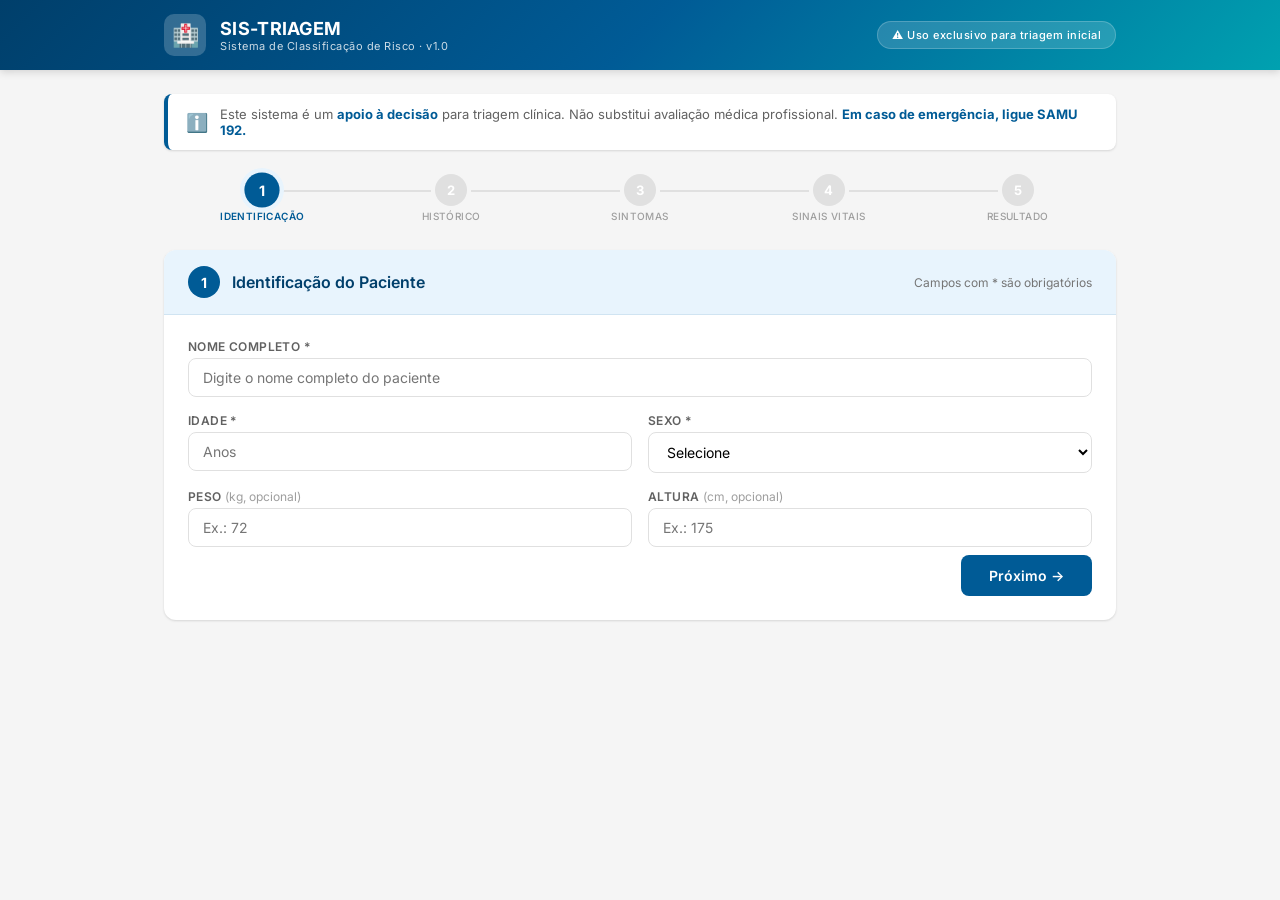
==== templates/index.html @ 8ca8e7d4 "feat: Sistema de Triagem Médica com classificação de risco e interface web" ====
<!DOCTYPE html>
<html lang="pt-BR">
<head>
<meta charset="UTF-8">
<meta name="viewport" content="width=device-width, initial-scale=1.0">
<title>SIS-TRIAGEM — Sistema de Classificação de Risco</title>
<link href="https://fonts.googleapis.com/css2?family=Inter:wght@300;400;500;600;700;800&display=swap" rel="stylesheet">
<style>
  * { margin: 0; padding: 0; box-sizing: border-box; }

  :root {
    --primary: #005b96;
    --primary-dark: #003f6b;
    --primary-light: #e8f4fd;
    --accent: #00a1b0;
    --success: #2e7d32;
    --success-bg: #e8f5e9;
    --warning: #f57f17;
    --warning-bg: #fff8e1;
    --orange: #e65100;
    --orange-bg: #fff3e0;
    --danger: #c62828;
    --danger-bg: #ffebee;
    --gray-50: #fafafa;
    --gray-100: #f5f5f5;
    --gray-200: #eeeeee;
    --gray-300: #e0e0e0;
    --gray-400: #bdbdbd;
    --gray-500: #9e9e9e;
    --gray-600: #757575;
    --gray-700: #616161;
    --gray-800: #424242;
    --gray-900: #212121;
    --radius: 12px;
    --shadow: 0 1px 3px rgba(0,0,0,.08), 0 1px 2px rgba(0,0,0,.06);
    --shadow-lg: 0 10px 25px rgba(0,0,0,.1), 0 4px 10px rgba(0,0,0,.06);
  }

  body {
    font-family: 'Inter', -apple-system, BlinkMacSystemFont, sans-serif;
    background: var(--gray-100);
    color: var(--gray-900);
    min-height: 100vh;
  }

  /* HEADER SISTEMA */
  .sys-header {
    background: linear-gradient(135deg, var(--primary-dark) 0%, var(--primary) 50%, var(--accent) 100%);
    color: #fff;
    padding: 0;
    position: sticky;
    top: 0;
    z-index: 100;
    box-shadow: 0 2px 8px rgba(0,0,0,.15);
  }
  .sys-header-inner {
    max-width: 1000px;
    margin: 0 auto;
    padding: 14px 24px;
    display: flex;
    align-items: center;
    justify-content: space-between;
  }
  .sys-brand {
    display: flex;
    align-items: center;
    gap: 14px;
  }
  .sys-brand-icon {
    width: 42px;
    height: 42px;
    background: rgba(255,255,255,.2);
    border-radius: 10px;
    display: flex;
    align-items: center;
    justify-content: center;
    font-size: 22px;
  }
  .sys-brand-text h1 {
    font-size: 18px;
    font-weight: 700;
    letter-spacing: .3px;
  }
  .sys-brand-text span {
    font-size: 11px;
    opacity: .8;
    display: block;
    font-weight: 400;
    letter-spacing: .5px;
  }
  .sys-badge {
    background: rgba(255,255,255,.15);
    padding: 6px 14px;
    border-radius: 20px;
    font-size: 11px;
    font-weight: 500;
    letter-spacing: .5px;
    border: 1px solid rgba(255,255,255,.2);
  }

  .container {
    max-width: 1000px;
    margin: 0 auto;
    padding: 24px;
  }

  /* BANNER DE ATENÇÃO */
  .notice-bar {
    background: #fff;
    border-left: 4px solid var(--primary);
    padding: 12px 18px;
    border-radius: 8px;
    margin-bottom: 24px;
    display: flex;
    align-items: center;
    gap: 12px;
    font-size: 13px;
    color: var(--gray-700);
    box-shadow: var(--shadow);
  }
  .notice-bar strong { color: var(--primary); }

  /* TIMELINE */
  .timeline {
    display: flex;
    align-items: center;
    justify-content: space-between;
    margin-bottom: 28px;
    padding: 0 4px;
  }
  .tl-item {
    display: flex;
    flex-direction: column;
    align-items: center;
    gap: 4px;
    flex: 1;
    position: relative;
  }
  .tl-dot {
    width: 32px;
    height: 32px;
    border-radius: 50%;
    background: var(--gray-300);
    display: flex;
    align-items: center;
    justify-content: center;
    font-size: 13px;
    font-weight: 700;
    color: #fff;
    transition: all .3s;
    z-index: 2;
  }
  .tl-dot.active { background: var(--primary); transform: scale(1.1); box-shadow: 0 0 0 4px var(--primary-light); }
  .tl-dot.done { background: var(--success); }
  .tl-label {
    font-size: 10px;
    color: var(--gray-500);
    text-align: center;
    font-weight: 500;
    text-transform: uppercase;
    letter-spacing: .4px;
  }
  .tl-label.active { color: var(--primary); font-weight: 600; }
  .tl-label.done { color: var(--success); }
  .tl-line {
    position: absolute;
    top: 16px;
    left: calc(50% + 20px);
    right: calc(-50% + 20px);
    height: 2px;
    background: var(--gray-300);
    z-index: 0;
  }
  .tl-line.active { background: var(--primary); }
  .tl-line.done { background: var(--success); }
  .tl-item:last-child .tl-line { display: none; }

  /* CARDS DE ETAPA */
  .step-card {
    background: #fff;
    border-radius: var(--radius);
    box-shadow: var(--shadow);
    margin-bottom: 20px;
    overflow: hidden;
    transition: all .3s;
    display: none;
  }
  .step-card.active { display: block; animation: fadeIn .35s ease; }
  @keyframes fadeIn { from { opacity: 0; transform: translateY(8px); } to { opacity: 1; transform: translateY(0); } }

  .step-header {
    background: var(--primary-light);
    padding: 16px 24px;
    display: flex;
    align-items: center;
    gap: 12px;
    border-bottom: 1px solid rgba(0,91,150,.1);
  }
  .step-number {
    width: 32px;
    height: 32px;
    border-radius: 50%;
    background: var(--primary);
    color: #fff;
    display: flex;
    align-items: center;
    justify-content: center;
    font-size: 14px;
    font-weight: 700;
  }
  .step-title {
    font-size: 16px;
    font-weight: 600;
    color: var(--primary-dark);
  }
  .step-subtitle {
    font-size: 12px;
    color: var(--gray-600);
    margin-left: auto;
  }
  .step-body { padding: 24px; }

  /* FORMULÁRIO */
  .form-grid {
    display: grid;
    grid-template-columns: 1fr 1fr;
    gap: 16px;
  }
  .form-grid .full { grid-column: 1 / -1; }
  .form-group { display: flex; flex-direction: column; gap: 4px; }
  .form-group label {
    font-size: 12px;
    font-weight: 600;
    color: var(--gray-700);
    text-transform: uppercase;
    letter-spacing: .4px;
  }
  .form-group label .opt { font-weight: 400; text-transform: none; color: var(--gray-500); letter-spacing: 0; }
  .form-group input,
  .form-group select,
  .form-group textarea {
    padding: 10px 14px;
    border: 1.5px solid var(--gray-300);
    border-radius: 8px;
    font-size: 14px;
    font-family: 'Inter', sans-serif;
    transition: all .2s;
    background: #fff;
  }
  .form-group input:focus,
  .form-group select:focus,
  .form-group textarea:focus {
    outline: none;
    border-color: var(--primary);
    box-shadow: 0 0 0 3px rgba(0,91,150,.12);
  }
  .form-group textarea { resize: vertical; min-height: 80px; }
  .form-group input.error { border-color: var(--danger); box-shadow: 0 0 0 3px rgba(198,40,40,.12); }

  .checkbox-grid {
    display: grid;
    grid-template-columns: repeat(auto-fill, minmax(160px, 1fr));
    gap: 6px;
  }
  .checkbox-item {
    display: flex;
    align-items: center;
    gap: 8px;
    padding: 8px 12px;
    border-radius: 8px;
    cursor: pointer;
    transition: all .15s;
    font-size: 13px;
    font-weight: 500;
    border: 1.5px solid var(--gray-200);
    user-select: none;
  }
  .checkbox-item:hover { border-color: var(--primary); background: var(--primary-light); }
  .checkbox-item.checked { border-color: var(--primary); background: var(--primary-light); color: var(--primary); }
  .checkbox-item input[type="checkbox"] { display: none; }
  .checkbox-item .ckbox {
    width: 18px;
    height: 18px;
    border: 2px solid var(--gray-400);
    border-radius: 4px;
    display: flex;
    align-items: center;
    justify-content: center;
    font-size: 11px;
    color: #fff;
    transition: all .15s;
    flex-shrink: 0;
  }
  .checkbox-item.checked .ckbox { background: var(--primary); border-color: var(--primary); }

  /* SUB-SEÇÃO SINTOMAS */
  .sub-section {
    background: var(--gray-50);
    border: 1px solid var(--gray-200);
    border-radius: 10px;
    padding: 18px;
    margin-top: 14px;
    display: none;
    animation: fadeIn .25s ease;
  }
  .sub-section.show { display: block; }
  .sub-section h4 {
    font-size: 13px;
    font-weight: 600;
    color: var(--primary);
    margin-bottom: 12px;
    display: flex;
    align-items: center;
    gap: 8px;
  }
  .sub-section h4 .ico { font-size: 16px; }
  .sub-section .form-grid { gap: 12px; }

  .alert-box {
    background: var(--danger-bg);
    border: 1px solid rgba(198,40,40,.2);
    border-radius: 8px;
    padding: 10px 14px;
    font-size: 12px;
    color: var(--danger);
    margin-top: 10px;
    display: none;
    font-weight: 500;
  }
  .alert-box.show { display: block; }

  /* BOTÕES */
  .btn-row {
    display: flex;
    justify-content: space-between;
    gap: 12px;
    margin-top: 8px;
  }
  .btn {
    padding: 12px 28px;
    border: none;
    border-radius: 8px;
    font-size: 14px;
    font-weight: 600;
    font-family: 'Inter', sans-serif;
    cursor: pointer;
    transition: all .2s;
    display: inline-flex;
    align-items: center;
    gap: 8px;
  }
  .btn:active { transform: scale(.97); }
  .btn-primary { background: var(--primary); color: #fff; }
  .btn-primary:hover { background: var(--primary-dark); box-shadow: 0 4px 12px rgba(0,91,150,.3); }
  .btn-outline { background: transparent; color: var(--primary); border: 1.5px solid var(--primary); }
  .btn-outline:hover { background: var(--primary-light); }
  .btn-success { background: var(--success); color: #fff; }
  .btn-success:hover { background: #1b5e20; box-shadow: 0 4px 12px rgba(46,125,50,.3); }
  .btn-success:disabled { opacity: .5; cursor: not-allowed; box-shadow: none; }
  .btn-ghost { background: transparent; color: var(--gray-600); border: 1px solid var(--gray-300); }
  .btn-ghost:hover { background: var(--gray-100); }

  /* RESULTADO */
  #resultado { display: none; }
  #resultado.show { display: block; animation: fadeIn .4s ease; }

  .result-header {
    text-align: center;
    padding: 24px;
    border-radius: var(--radius) var(--radius) 0 0;
    color: #fff;
    position: relative;
    overflow: hidden;
  }
  .result-header::before {
    content: '';
    position: absolute;
    top: -50%;
    left: -50%;
    width: 200%;
    height: 200%;
    background: radial-gradient(circle at 30% 50%, rgba(255,255,255,.1) 0%, transparent 60%);
  }
  .result-header h2 { font-size: 22px; position: relative; }
  .result-header .result-tag {
    display: inline-block;
    padding: 6px 20px;
    border-radius: 20px;
    font-size: 28px;
    font-weight: 800;
    letter-spacing: 2px;
    margin-top: 8px;
    position: relative;
  }
  .result-header .result-sub {
    font-size: 13px;
    opacity: .85;
    margin-top: 6px;
    position: relative;
  }

  .bg-verde { background: linear-gradient(135deg, #1b5e20, #2e7d32); }
  .bg-verde .result-tag { background: rgba(255,255,255,.2); }
  .bg-amarelo { background: linear-gradient(135deg, #e65100, #f57f17); }
  .bg-amarelo .result-tag { background: rgba(255,255,255,.2); }
  .bg-laranja { background: linear-gradient(135deg, #bf360c, #e65100); }
  .bg-laranja .result-tag { background: rgba(255,255,255,.2); }
  .bg-vermelho { background: linear-gradient(135deg, #b71c1c, #c62828); }
  .bg-vermelho .result-tag { background: rgba(255,255,255,.2); }

  .result-body {
    background: #fff;
    border-radius: 0 0 var(--radius) var(--radius);
    box-shadow: var(--shadow-lg);
    overflow: hidden;
  }
  .result-section {
    padding: 20px 24px;
    border-bottom: 1px solid var(--gray-200);
  }
  .result-section:last-child { border-bottom: none; }
  .result-section h3 {
    font-size: 11px;
    font-weight: 700;
    color: var(--gray-500);
    text-transform: uppercase;
    letter-spacing: .8px;
    margin-bottom: 6px;
  }
  .result-section p { font-size: 14px; line-height: 1.7; color: var(--gray-800); }
  .result-section ul { list-style: none; padding: 0; }
  .result-section ul li {
    padding: 6px 0 6px 20px;
    font-size: 14px;
    color: var(--gray-800);
    position: relative;
    line-height: 1.5;
  }
  .result-section ul li::before {
    content: '›';
    position: absolute;
    left: 4px;
    font-weight: 700;
    color: var(--primary);
  }
  .result-orientacao {
    background: var(--primary-light);
    border-radius: 8px;
    padding: 14px 18px;
    font-weight: 600;
    font-size: 14px;
    color: var(--primary-dark);
    border-left: 4px solid var(--primary);
  }

  .result-patient-info {
    display: flex;
    gap: 16px;
    flex-wrap: wrap;
    font-size: 13px;
    color: var(--gray-600);
  }
  .result-patient-info span { background: var(--gray-100); padding: 2px 10px; border-radius: 4px; }

  .result-actions {
    padding: 16px 24px;
    display: flex;
    gap: 10px;
    justify-content: center;
    border-top: 1px solid var(--gray-200);
  }

  /* EMERGÊNCIA */
  .emergency-overlay {
    background: var(--danger);
    color: #fff;
    text-align: center;
    padding: 16px 24px;
    border-radius: var(--radius);
    margin-bottom: 20px;
    font-weight: 700;
    font-size: 16px;
    animation: pulse 2s infinite;
    display: none;
  }
  .emergency-overlay.show { display: block; }
  @keyframes pulse { 0%, 100% { opacity: 1; } 50% { opacity: .85; } }

  /* LOADING */
  #loading {
    display: none;
    text-align: center;
    padding: 60px 24px;
    background: #fff;
    border-radius: var(--radius);
    box-shadow: var(--shadow);
  }
  #loading.show { display: block; }
  .spinner-ring {
    width: 52px;
    height: 52px;
    border: 4px solid var(--gray-200);
    border-top-color: var(--primary);
    border-radius: 50%;
    animation: spin .7s linear infinite;
    margin: 0 auto 16px;
  }
  @keyframes spin { to { transform: rotate(360deg); } }

  /* RESPONSIVO */
  @media (max-width: 700px) {
    .container { padding: 14px; }
    .form-grid { grid-template-columns: 1fr; }
    .checkbox-grid { grid-template-columns: repeat(auto-fill, minmax(130px, 1fr)); }
    .sys-header-inner { padding: 10px 14px; }
    .sys-brand-text h1 { font-size: 15px; }
    .sys-badge { display: none; }
    .tl-label { display: none; }
    .step-body { padding: 16px; }
    .step-header { padding: 12px 16px; }
    .btn-row { flex-direction: column; }
    .btn-row .btn { justify-content: center; }
  }

  /* PRINT */
  @media print {
    .sys-header { display: none; }
    .notice-bar { display: none; }
    .btn-row { display: none; }
    .result-actions { display: none; }
    #loading { display: none !important; }
    .step-card { box-shadow: none; border: 1px solid #ddd; }
  }
</style>
</head>
<body>

<!-- HEADER -->
<header class="sys-header">
  <div class="sys-header-inner">
    <div class="sys-brand">
      <div class="sys-brand-icon">🏥</div>
      <div class="sys-brand-text">
        <h1>SIS-TRIAGEM</h1>
        <span>Sistema de Classificação de Risco · v1.0</span>
      </div>
    </div>
    <div class="sys-badge">⚠ Uso exclusivo para triagem inicial</div>
  </div>
</header>

<div class="container">

  <!-- AVISO -->
  <div class="notice-bar">
    <span style="font-size:18px;">ℹ️</span>
    <div>Este sistema é um <strong>apoio à decisão</strong> para triagem clínica. Não substitui avaliação médica profissional. <strong>Em caso de emergência, ligue SAMU 192.</strong></div>
  </div>

  <!-- TIMELINE -->
  <div class="timeline" id="timeline">
    <div class="tl-item" data-step="1">
      <div class="tl-dot active" id="tl-dot-1">1</div>
      <div class="tl-label active" id="tl-label-1">Identificação</div>
      <div class="tl-line" id="tl-line-1"></div>
    </div>
    <div class="tl-item" data-step="2">
      <div class="tl-dot" id="tl-dot-2">2</div>
      <div class="tl-label" id="tl-label-2">Histórico</div>
      <div class="tl-line" id="tl-line-2"></div>
    </div>
    <div class="tl-item" data-step="3">
      <div class="tl-dot" id="tl-dot-3">3</div>
      <div class="tl-label" id="tl-label-3">Sintomas</div>
      <div class="tl-line" id="tl-line-3"></div>
    </div>
    <div class="tl-item" data-step="4">
      <div class="tl-dot" id="tl-dot-4">4</div>
      <div class="tl-label" id="tl-label-4">Sinais Vitais</div>
      <div class="tl-line" id="tl-line-4"></div>
    </div>
    <div class="tl-item" data-step="5">
      <div class="tl-dot" id="tl-dot-5">5</div>
      <div class="tl-label" id="tl-label-5">Resultado</div>
    </div>
  </div>

  <!-- EMERGÊNCIA -->
  <div class="emergency-overlay" id="emergency-overlay">
    🚨 EMERGÊNCIA DETECTADA — LIGUE SAMU 192 IMEDIATAMENTE
  </div>

  <!-- FORMULÁRIO -->
  <form id="triage-form" onsubmit="return false;">

    <!-- STEP 1: IDENTIFICAÇÃO -->
    <div class="step-card active" data-step="1">
      <div class="step-header">
        <div class="step-number">1</div>
        <div class="step-title">Identificação do Paciente</div>
        <div class="step-subtitle">Campos com * são obrigatórios</div>
      </div>
      <div class="step-body">
        <div class="form-grid">
          <div class="form-group full">
            <label>Nome completo *</label>
            <input type="text" id="nome" placeholder="Digite o nome completo do paciente" required>
          </div>
          <div class="form-group">
            <label>Idade *</label>
            <input type="number" id="idade" min="0" max="150" placeholder="Anos" required>
          </div>
          <div class="form-group">
            <label>Sexo *</label>
            <select id="sexo" required>
              <option value="">Selecione</option>
              <option value="M">Masculino</option>
              <option value="F">Feminino</option>
            </select>
          </div>
          <div class="form-group">
            <label>Peso <span class="opt">(kg, opcional)</span></label>
            <input type="number" id="peso" min="0" max="500" step="0.1" placeholder="Ex.: 72">
          </div>
          <div class="form-group">
            <label>Altura <span class="opt">(cm, opcional)</span></label>
            <input type="number" id="altura" min="0" max="250" placeholder="Ex.: 175">
          </div>
        </div>
        <div class="btn-row">
          <div></div>
          <button type="button" class="btn btn-primary" onclick="goStep(2)">Próximo →</button>
        </div>
      </div>
    </div>

    <!-- STEP 2: HISTÓRICO -->
    <div class="step-card" data-step="2">
      <div class="step-header">
        <div class="step-number">2</div>
        <div class="step-title">Histórico de Saúde</div>
        <div class="step-subtitle">Marque as condições existentes</div>
      </div>
      <div class="step-body">
        <div class="form-group">
          <label>Condições pré-existentes</label>
        </div>
        <div class="checkbox-grid">
          <label class="checkbox-item" onclick="toggleCheck(this)">
            <input type="checkbox" id="h_diabetes"><span class="ckbox">✓</span> Diabetes
          </label>
          <label class="checkbox-item" onclick="toggleCheck(this)">
            <input type="checkbox" id="h_hipertensao"><span class="ckbox">✓</span> Hipertensão
          </label>
          <label class="checkbox-item" onclick="toggleCheck(this)">
            <input type="checkbox" id="h_asma"><span class="ckbox">✓</span> Asma
          </label>
          <label class="checkbox-item" onclick="toggleCheck(this)">
            <input type="checkbox" id="h_cardiopatia"><span class="ckbox">✓</span> Doença cardíaca
          </label>
          <label class="checkbox-item" onclick="toggleCheck(this)">
            <input type="checkbox" id="h_pulmonar"><span class="ckbox">✓</span> Doença pulmonar
          </label>
          <label class="checkbox-item" onclick="toggleCheck(this)">
            <input type="checkbox" id="h_renal"><span class="ckbox">✓</span> Doença renal
          </label>
          <label class="checkbox-item gravidez-only" onclick="toggleCheck(this)" style="display:none">
            <input type="checkbox" id="h_gravidez"><span class="ckbox">✓</span> Gestante
          </label>
        </div>

        <div class="form-grid" style="margin-top:16px">
          <div class="form-group">
            <label>Alergias <span class="opt">(separadas por vírgula)</span></label>
            <input type="text" id="h_alergias" placeholder="Ex.: penicilina, dipirona, látex">
          </div>
          <div class="form-group">
            <label>Medicamentos em uso <span class="opt">(separados por vírgula)</span></label>
            <input type="text" id="h_medicamentos" placeholder="Ex.: losartana 50mg, metformina 500mg">
          </div>
          <div class="form-group full">
            <label>Cirurgias recentes</label>
            <input type="text" id="h_cirurgias" placeholder="Ex.: apendicectomia em jan/2025">
          </div>
        </div>

        <div class="btn-row">
          <button type="button" class="btn btn-ghost" onclick="goStep(1)">← Voltar</button>
          <button type="button" class="btn btn-primary" onclick="goStep(3)">Próximo →</button>
        </div>
      </div>
    </div>

    <!-- STEP 3: SINTOMAS -->
    <div class="step-card" data-step="3">
      <div class="step-header">
        <div class="step-number">3</div>
        <div class="step-title">Sintomas</div>
        <div class="step-subtitle">Descreva e detalhe os sintomas</div>
      </div>
      <div class="step-body">
        <div class="form-group">
          <label>Quais os sintomas principais? *</label>
          <textarea id="sintomas_desc" rows="3" placeholder="Ex.: estou com febre há 2 dias, dor de cabeça forte e tosse seca" oninput="analisarSintomas()"></textarea>
        </div>

        <div id="sintomas-detalhes"></div>

        <div class="form-group" style="margin-top:14px">
          <label>Há quanto tempo os sintomas começaram?</label>
          <input type="text" id="s_tempo" placeholder="Ex.: 2 dias, 5 horas, aproximadamente 1 semana">
        </div>

        <div class="btn-row">
          <button type="button" class="btn btn-ghost" onclick="goStep(2)">← Voltar</button>
          <button type="button" class="btn btn-primary" onclick="goStep(4)">Próximo →</button>
        </div>
      </div>
    </div>

    <!-- STEP 4: SINAIS VITAIS -->
    <div class="step-card" data-step="4">
      <div class="step-header">
        <div class="step-number">4</div>
        <div class="step-title">Sinais Vitais</div>
        <div class="step-subtitle">Opcional — preencha se tiver os equipamentos</div>
      </div>
      <div class="step-body">
        <div class="form-grid">
          <div class="form-group">
            <label>Temperatura <span class="opt">(°C)</span></label>
            <input type="number" id="sv_temperatura" step="0.1" min="34" max="43" placeholder="Ex.: 38.5">
          </div>
          <div class="form-group">
            <label>Pressão Arterial</label>
            <input type="text" id="sv_pressao" placeholder="Ex.: 130/85">
          </div>
          <div class="form-group">
            <label>Frequência Cardíaca <span class="opt">(bpm)</span></label>
            <input type="number" id="sv_fc" min="30" max="250" placeholder="Ex.: 78">
          </div>
          <div class="form-group">
            <label>Saturação de O₂ <span class="opt">(%)</span></label>
            <input type="number" id="sv_saturacao" min="50" max="100" placeholder="Ex.: 97">
          </div>
        </div>

        <div class="alert-box" id="saturacao-alert">
          ⚠ Saturação abaixo de 90% é considerada emergência médica.
        </div>

        <div class="btn-row">
          <button type="button" class="btn btn-ghost" onclick="goStep(3)">← Voltar</button>
          <button type="button" class="btn btn-success" onclick="enviarTriagem()" style="font-size:15px;padding:14px 36px;">
            ✓ Finalizar Avaliação
          </button>
        </div>
      </div>
    </div>

  </form>

  <!-- LOADING -->
  <div id="loading">
    <div class="spinner-ring"></div>
    <p style="color:var(--gray-600);font-size:15px;font-weight:500;">Processando dados da triagem...</p>
    <p style="color:var(--gray-500);font-size:13px;margin-top:4px;">Classificando nível de risco</p>
  </div>

  <!-- RESULTADO -->
  <div id="resultado"></div>

</div>

<script>
  // ========== TIMELINE ==========
  let currentStep = 1;
  const totalSteps = 4;

  function goStep(n) {
    if (n < 1 || n > totalSteps) return;
    if (n > currentStep) {
      if (!validarStep(currentStep)) return;
    }
    currentStep = n;
    document.querySelectorAll('.step-card').forEach(c => c.classList.remove('active'));
    document.querySelector(`.step-card[data-step="${n}"]`).classList.add('active');
    document.querySelectorAll('.tl-dot').forEach((d, i) => {
      const idx = i + 1;
      d.classList.toggle('active', idx === n);
      d.classList.toggle('done', idx < n);
    });
    document.querySelectorAll('.tl-label').forEach((l, i) => {
      const idx = i + 1;
      l.classList.toggle('active', idx === n);
      l.classList.toggle('done', idx < n);
    });
    document.querySelectorAll('.tl-line').forEach((l, i) => {
      const idx = i + 1;
      l.classList.toggle('done', idx < n);
      l.classList.toggle('active', idx === n);
    });
    window.scrollTo({ top: 0, behavior: 'smooth' });
  }

  function validarStep(n) {
    if (n === 1) {
      const nome = document.getElementById('nome').value.trim();
      const idade = document.getElementById('idade').value.trim();
      const sexo = document.getElementById('sexo').value;
      if (!nome) { mostrarErro('nome', 'Nome é obrigatório'); return false; }
      if (!idade) { mostrarErro('idade', 'Idade é obrigatória'); return false; }
      if (!sexo) { document.getElementById('sexo').style.borderColor = 'var(--danger)'; return false; }
      return true;
    }
    return true;
  }

  function mostrarErro(id, msg) {
    const el = document.getElementById(id);
    el.classList.add('error');
    el.focus();
    setTimeout(() => el.classList.remove('error'), 2500);
  }

  // ========== CHECKBOX ESTILIZADO ==========
  function toggleCheck(el) {
    const cb = el.querySelector('input[type="checkbox"]');
    cb.checked = !cb.checked;
    el.classList.toggle('checked', cb.checked);
    if (cb.id === 'h_gravidez' && cb.checked) {
      // gestante marcada
    }
  }

  document.getElementById('sexo').addEventListener('change', function() {
    const g = document.querySelector('.gravidez-only');
    if (this.value === 'F') {
      g.style.display = 'flex';
    } else {
      g.style.display = 'none';
      document.getElementById('h_gravidez').checked = false;
      g.classList.remove('checked');
    }
  });

  // ========== SINTOMAS DINÂMICOS ==========
  const sintomasConfig = {
    febre: {
      label: 'Febre',
      icon: '🌡',
      campos: `
        <div class="form-grid">
          <div class="form-group">
            <label>Temperatura <span class="opt">(°C, opcional)</span></label>
            <input type="number" id="s_febre_temp" step="0.1" min="34" max="43" placeholder="Ex.: 38.5">
          </div>
          <div class="form-group">
            <label>Há quantos dias?</label>
            <input type="number" id="s_febre_dias" min="0" max="60" placeholder="Ex.: 3">
          </div>
        </div>
      `
    },
    'dor|dor no peito': {
      label: 'Dor',
      icon: '💉',
      campos: `
        <div class="form-grid">
          <div class="form-group">
            <label>Em qual parte do corpo?</label>
            <input type="text" id="s_dor_local" placeholder="Ex.: cabeça, abdômen, peito" oninput="verificarDorPeito()">
          </div>
          <div class="form-group">
            <label>Intensidade <span class="opt">(0 a 10)</span></label>
            <input type="number" id="s_dor_intensidade" min="0" max="10" placeholder="Ex.: 7">
          </div>
        </div>
        <div id="s_dor_peito_box" style="display:none;margin-top:10px;padding:12px;background:#ffebee;border-radius:8px;border:1px solid #ffcdd2;">
          <p style="font-size:12px;font-weight:600;color:#c62828;margin-bottom:8px;">🚨 Dor no peito — sinais de alerta</p>
          <div class="checkbox-grid" style="grid-template-columns:1fr;">
            <label class="checkbox-item" onclick="toggleCheck(this)">
              <input type="checkbox" id="s_dor_peito_irradia"><span class="ckbox">✓</span> Irradia para braço, costas ou mandíbula
            </label>
            <label class="checkbox-item" onclick="toggleCheck(this)">
              <input type="checkbox" id="s_dor_peito_suando"><span class="ckbox">✓</span> Está suando frio
            </label>
            <label class="checkbox-item" onclick="toggleCheck(this)">
              <input type="checkbox" id="s_dor_peito_falta_ar"><span class="ckbox">✓</span> Está com falta de ar
            </label>
          </div>
        </div>
      `
    },
    'falta de ar|respir|ofegante|fôlego': {
      label: 'Falta de ar',
      icon: '🫁',
      campos: `
        <div class="checkbox-grid" style="grid-template-columns:1fr 1fr;">
          <label class="checkbox-item" onclick="toggleCheck(this)">
            <input type="checkbox" id="s_falta_ar_repouso"><span class="ckbox">✓</span> Ocorre mesmo em repouso
          </label>
          <label class="checkbox-item" onclick="toggleCheck(this)">
            <input type="checkbox" id="s_falta_ar_moderada"><span class="ckbox">✓</span> Cansaço ao falar frases
          </label>
        </div>
      `
    },
    'tosse|tossindo|catarr': {
      label: 'Tosse',
      icon: '🗣',
      campos: `
        <div class="form-grid">
          <div class="form-group">
            <label>Tipo de tosse</label>
            <select id="s_tosse_tipo">
              <option value="seca">Seca</option>
              <option value="com catarro">Com catarro (produtiva)</option>
            </select>
          </div>
        </div>
      `
    },
    'vômit|vomit|enjo|nause|náusea': {
      label: 'Vômitos / Náuseas',
      icon: '🤢',
      campos: `
        <div class="form-grid">
          <div class="form-group">
            <label>Quantas vezes nas últimas 24h?</label>
            <input type="number" id="s_vomitos_vezes" min="0" max="100" placeholder="Ex.: 4">
          </div>
        </div>
        <div class="checkbox-grid" style="margin-top:8px;grid-template-columns:1fr;">
          <label class="checkbox-item" onclick="toggleCheck(this)">
            <input type="checkbox" id="s_vomitos_agua"><span class="ckbox">✓</span> Consegue beber água sem vomitar
          </label>
        </div>
      `
    },
    'diarreia|diarréia|fezes|intestino': {
      label: 'Diarreia',
      icon: '💩',
      campos: `
        <div class="checkbox-grid" style="grid-template-columns:1fr;">
          <label class="checkbox-item" onclick="toggleCheck(this)">
            <input type="checkbox" id="s_diarreia_sangue"><span class="ckbox">✓</span> Presença de sangue nas fezes
          </label>
        </div>
        <div class="form-grid" style="margin-top:8px;">
          <div class="form-group">
            <label>Quantas evacuações por dia?</label>
            <input type="number" id="s_diarreia_vezes" min="0" max="100" placeholder="Ex.: 5">
          </div>
        </div>
      `
    }
  };

  function analisarSintomas() {
    const t = document.getElementById('sintomas_desc').value.toLowerCase();
    const container = document.getElementById('sintomas-detalhes');
    container.innerHTML = '';

    for (const [keys, config] of Object.entries(sintomasConfig)) {
      const keywords = keys.split('|');
      if (keywords.some(k => t.includes(k))) {
        const div = document.createElement('div');
        div.className = 'sub-section show';
        div.innerHTML = `<h4><span class="ico">${config.icon}</span> ${config.label}</h4>${config.campos}`;
        container.appendChild(div);
      }
    }
  }

  function verificarDorPeito() {
    const local = (document.getElementById('s_dor_local').value || '').toLowerCase();
    const desc = (document.getElementById('sintomas_desc').value || '').toLowerCase();
    const box = document.getElementById('s_dor_peito_box');
    if (box) {
      box.style.display = (local.includes('peito') || desc.includes('peito')) ? 'block' : 'none';
    }
  }

  // ========== SATURAÇÃO ALERT ==========
  document.getElementById('sv_saturacao').addEventListener('input', function() {
    const alert = document.getElementById('saturacao-alert');
    const val = parseInt(this.value);
    if (val < 90 && val > 0) {
      alert.classList.add('show');
    } else {
      alert.classList.remove('show');
    }
  });

  // ========== ENVIAR TRIAGEM ==========
  async function enviarTriagem() {
    const required = document.querySelectorAll('#nome, #idade, #sexo, #sintomas_desc');
    for (const el of required) {
      if (!el.value.trim() || (el.tagName === 'SELECT' && !el.value)) {
        mostrarErro(el.id, 'Campo obrigatório');
        return;
      }
    }

    document.getElementById('triage-form').style.display = 'none';
    document.getElementById('loading').classList.add('show');
    document.querySelector('.timeline').style.display = 'none';
    document.getElementById('emergency-overlay').classList.remove('show');

    const dados = {
      paciente: {
        nome: document.getElementById('nome').value.trim(),
        idade: parseInt(document.getElementById('idade').value) || 0,
        sexo: document.getElementById('sexo').value,
        peso: parseFloat(document.getElementById('peso').value) || 0,
        altura: parseFloat(document.getElementById('altura').value) || 0
      },
      historico: {
        diabetes: document.getElementById('h_diabetes').checked,
        hipertensao: document.getElementById('h_hipertensao').checked,
        asma: document.getElementById('h_asma').checked,
        cardiopatia: document.getElementById('h_cardiopatia').checked,
        doenca_pulmonar: document.getElementById('h_pulmonar').checked,
        doenca_renal: document.getElementById('h_renal').checked,
        gravidez: document.getElementById('h_gravidez').checked,
        alergias: document.getElementById('h_alergias').value,
        medicamentos: document.getElementById('h_medicamentos').value,
        cirurgias: document.getElementById('h_cirurgias').value
      },
      sintomas: {
        descricao: document.getElementById('sintomas_desc').value,
        temperatura: document.getElementById('s_febre_temp')?.value || '',
        febre_dias: document.getElementById('s_febre_dias')?.value || '',
        dor_local: document.getElementById('s_dor_local')?.value || '',
        dor_intensidade: document.getElementById('s_dor_intensidade')?.value || '',
        dor_peito_irradia: document.getElementById('s_dor_peito_irradia')?.checked || false,
        dor_peito_suando: document.getElementById('s_dor_peito_suando')?.checked || false,
        dor_peito_falta_ar: document.getElementById('s_dor_peito_falta_ar')?.checked || false,
        falta_ar: (document.getElementById('s_falta_ar_repouso')?.checked || document.getElementById('s_falta_ar_moderada')?.checked) || false,
        falta_ar_repouso: document.getElementById('s_falta_ar_repouso')?.checked || false,
        falta_ar_moderada: document.getElementById('s_falta_ar_moderada')?.checked || false,
        tosse_tipo: document.getElementById('s_tosse_tipo')?.value || '',
        vomitos_vezes: document.getElementById('s_vomitos_vezes')?.value || '',
        vomitos_agua: document.getElementById('s_vomitos_agua')?.checked || false,
        diarreia_sangue: document.getElementById('s_diarreia_sangue')?.checked || false,
        diarreia_vezes: document.getElementById('s_diarreia_vezes')?.value || '',
        tempo: document.getElementById('s_tempo').value,
        sv_temperatura: document.getElementById('sv_temperatura').value,
        sv_pressao: document.getElementById('sv_pressao').value,
        sv_fc: document.getElementById('sv_fc').value,
        sv_saturacao: document.getElementById('sv_saturacao').value
      }
    };

    try {
      const res = await fetch('/api/triagem', {
        method: 'POST',
        headers: { 'Content-Type': 'application/json' },
        body: JSON.stringify(dados)
      });
      const result = await res.json();
      mostrarResultado(result);
    } catch (err) {
      document.getElementById('loading').innerHTML = `
        <p style="color:var(--danger);font-size:16px;">❌ Erro de conexão com o servidor.</p>
        <p style="color:var(--gray-500);font-size:13px;margin-top:8px;">Verifique se o Flask está rodando.</p>
        <button class="btn btn-primary" onclick="novaTriagem()" style="margin-top:16px;">Tentar novamente</button>
      `;
    }
  }

  // ========== MOSTRAR RESULTADO ==========
  function mostrarResultado(r) {
    document.getElementById('loading').classList.remove('show');
    const container = document.getElementById('resultado');
    container.classList.add('show');

    const risco = (r.nivel_risco || 'VERDE').toLowerCase();
    const classe = risco === 'vermelho' ? 'vermelho' : risco === 'laranja' ? 'laranja' : risco === 'amarelo' ? 'amarelo' : 'verde';

    let prioridadeLabel = r.prioridade || '';
    if (risco === 'verde') prioridadeLabel = 'Baixa Urgência';
    else if (risco === 'amarelo') prioridadeLabel = 'Urgência Moderada';
    else if (risco === 'laranja') prioridadeLabel = 'Alta Prioridade';
    else if (risco === 'vermelho') prioridadeLabel = 'EMERGÊNCIA';

    if (r.emergencia) {
      document.getElementById('emergency-overlay').classList.add('show');
    }

    const nome = r.paciente?.nome || 'Paciente';
    const idade = r.paciente?.idade ? `${r.paciente.idade} anos` : '';
    const sexo = r.paciente?.sexo === 'M' ? 'Masculino' : r.paciente?.sexo === 'F' ? 'Feminino' : '';

    let causasHTML = '';
    if (r.possiveis_causas && r.possiveis_causas.length > 0) {
      const lista = r.possiveis_causas.filter(c => !c.includes('Ollama') && !c.includes('Erro'));
      if (lista.length > 0) {
        causasHTML = `
          <div class="result-section">
            <h3>Possíveis causas (hipóteses clínicas)</h3>
            <ul>${lista.map(c => `<li>${c}</li>`).join('')}</ul>
          </div>`;
      }
    }

    let sinaisHTML = '';
    if (r.sinais_vitais) {
      const sv = r.sinais_vitais;
      const itens = [];
      if (sv.temperatura) itens.push(`🌡 Temperatura: ${sv.temperatura}°C`);
      if (sv.pressao_arterial) itens.push(`❤ PA: ${sv.pressao_arterial}`);
      if (sv.frequencia_cardiaca) itens.push(`💓 FC: ${sv.frequencia_cardiaca} bpm`);
      if (sv.saturacao) itens.push(`🫁 SatO₂: ${sv.saturacao}%`);
      if (itens.length > 0) {
        sinaisHTML = `
          <div class="result-section">
            <h3>Sinais vitais</h3>
            <div style="display:flex;flex-wrap:wrap;gap:10px;">${itens.map(i => `<span style="background:var(--gray-100);padding:6px 14px;border-radius:6px;font-size:13px;font-weight:500;">${i}</span>`).join('')}</div>
          </div>`;
      }
    }

    const sintomasLista = r.sintomas?.filter(s => s.trim()) || [];

    container.innerHTML = `
      <div class="result-header bg-${classe}">
        <h2>Resultado da Triagem</h2>
        <div class="result-tag">${r.nivel_risco}</div>
        <div class="result-sub">${prioridadeLabel}</div>
      </div>
      <div class="result-body">
        <div class="result-section">
          <h3>Paciente</h3>
          <p style="font-size:16px;font-weight:600;">${nome}</p>
          <div class="result-patient-info">
            ${idade ? `<span>${idade}</span>` : ''}
            ${sexo ? `<span>${sexo}</span>` : ''}
          </div>
        </div>

        ${sintomasLista.length > 0 ? `
        <div class="result-section">
          <h3>Sintomas relatados</h3>
          <p>${sintomasLista.join(' · ')}</p>
          ${r.tempo_sintomas ? `<p style="color:var(--gray-600);font-size:13px;margin-top:4px;">⏱ ${r.tempo_sintomas}</p>` : ''}
        </div>` : ''}

        ${sinaisHTML}

        <div class="result-section">
          <h3>Análise clínica</h3>
          <p>${r.explicacao || ''}</p>
        </div>

        ${causasHTML}

        <div class="result-section">
          <h3>Orientação</h3>
          <div class="result-orientacao">${r.orientacao || ''}</div>
        </div>

        <div class="result-actions">
          <button class="btn btn-outline" onclick="novaTriagem()">🔄 Nova Triagem</button>
          <button class="btn btn-ghost" onclick="window.print()">🖨 Imprimir</button>
        </div>
      </div>
    `;

    container.scrollIntoView({ behavior: 'smooth', block: 'start' });

    // Ajusta timeline
    document.querySelectorAll('.tl-dot').forEach(d => d.classList.remove('active', 'done'));
    document.querySelectorAll('.tl-label').forEach(l => l.classList.remove('active', 'done'));
    document.querySelectorAll('.tl-line').forEach(l => l.classList.remove('active', 'done'));
    for (let i = 1; i <= 5; i++) {
      const dot = document.getElementById(`tl-dot-${i}`);
      const label = document.getElementById(`tl-label-${i}`);
      if (i === 5) {
        dot.classList.add('active');
        label.classList.add('active');
      } else {
        dot.classList.add('done');
        label.classList.add('done');
        const line = document.getElementById(`tl-line-${i}`);
        if (line) line.classList.add('done');
      }
    }
    document.querySelector('.timeline').style.display = 'flex';
  }

  // ========== NOVA TRIAGEM ==========
  function novaTriagem() {
    document.getElementById('resultado').classList.remove('show');
    document.getElementById('resultado').innerHTML = '';
    document.getElementById('emergency-overlay').classList.remove('show');
    document.getElementById('loading').classList.remove('show');
    document.getElementById('loading').innerHTML = `
      <div class="spinner-ring"></div>
      <p style="color:var(--gray-600);font-size:15px;font-weight:500;">Processando dados da triagem...</p>
      <p style="color:var(--gray-500);font-size:13px;margin-top:4px;">Classificando nível de risco</p>
    `;
    document.getElementById('triage-form').style.display = 'block';
    document.getElementById('triage-form').reset();
    document.getElementById('sintomas-detalhes').innerHTML = '';
    document.querySelectorAll('.checkbox-item').forEach(el => {
      el.classList.remove('checked');
      el.querySelector('input[type="checkbox"]').checked = false;
    });
    document.querySelector('.gravidez-only').style.display = 'none';
    document.querySelector('.timeline').style.display = 'flex';
    goStep(1);
    document.getElementById('nome').focus();
  }

  // ENTER para próximo passo
  document.addEventListener('keydown', function(e) {
    if (e.key === 'Enter') {
      const active = document.querySelector('.step-card.active');
      if (active) {
        const step = parseInt(active.dataset.step);
        if (step < 4) {
          e.preventDefault();
          goStep(step + 1);
        } else if (step === 4) {
          e.preventDefault();
          enviarTriagem();
        }
      }
    }
  });
</script>

</body>
</html>
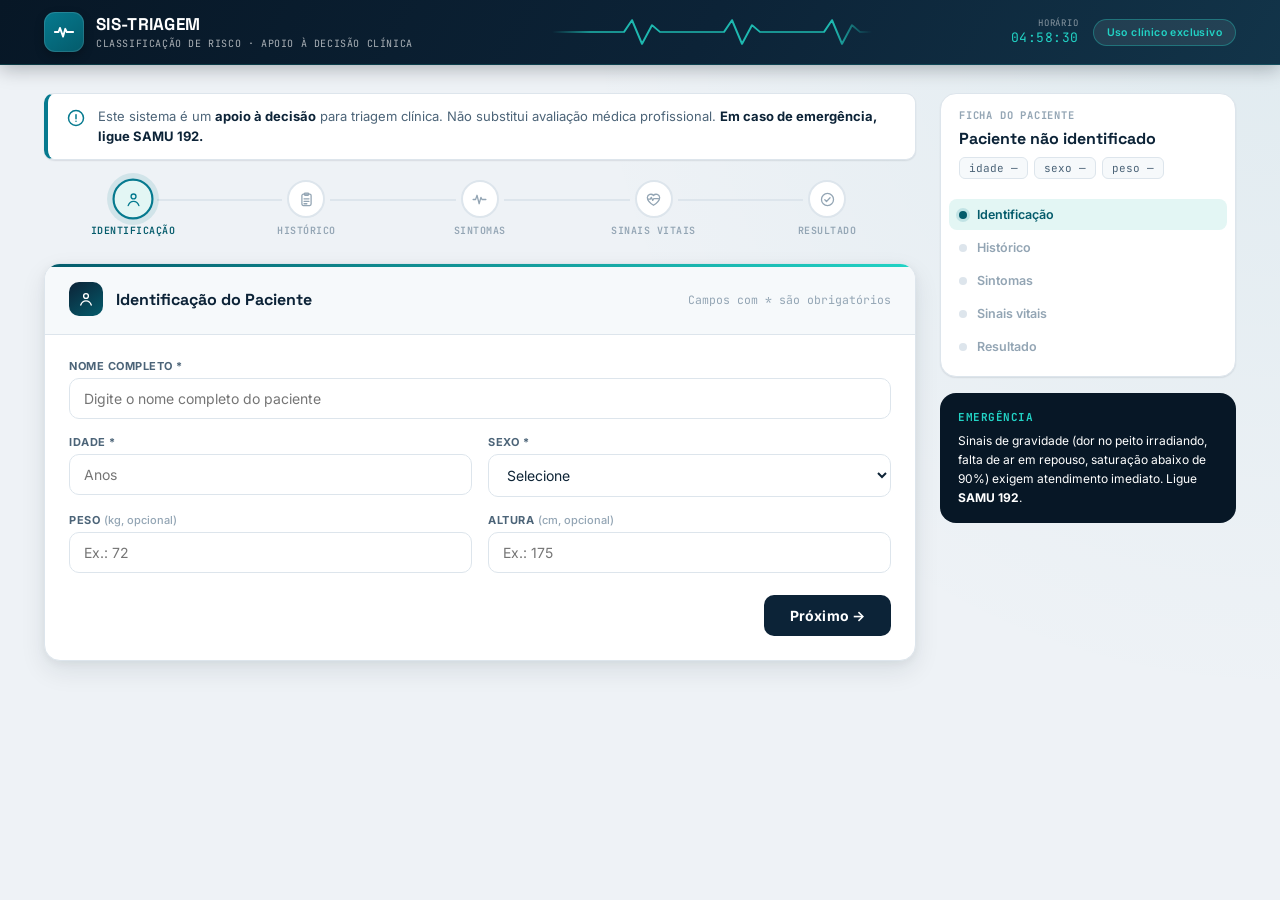
==== commit 7787ef80: "feat: novo frontend com design hospitalar, ECG, monitor tiles e sidebar do paciente" ====
--- a/templates/index.html
+++ b/templates/index.html
@@ -4,532 +4,424 @@
 <meta charset="UTF-8">
 <meta name="viewport" content="width=device-width, initial-scale=1.0">
 <title>SIS-TRIAGEM — Sistema de Classificação de Risco</title>
-<link href="https://fonts.googleapis.com/css2?family=Inter:wght@300;400;500;600;700;800&display=swap" rel="stylesheet">
+<link rel="icon" href="data:image/svg+xml,%3Csvg xmlns='http://www.w3.org/2000/svg' viewBox='0 0 24 24'%3E%3Crect width='24' height='24' rx='6' fill='%230c2337'/%3E%3Cpath d='M2 12h4l1.6-4.5L11 17l2.4-8.5L15 12h7' fill='none' stroke='%2322d3c5' stroke-width='2' stroke-linecap='round' stroke-linejoin='round'/%3E%3C/svg%3E">
+<link rel="preconnect" href="https://fonts.googleapis.com">
+<link href="https://fonts.googleapis.com/css2?family=Space+Grotesk:wght@500;600;700&family=Inter:wght@400;500;600;700&family=JetBrains+Mono:wght@400;500;600;700&display=swap" rel="stylesheet">
 <style>
   * { margin: 0; padding: 0; box-sizing: border-box; }
 
   :root {
-    --primary: #005b96;
-    --primary-dark: #003f6b;
-    --primary-light: #e8f4fd;
-    --accent: #00a1b0;
-    --success: #2e7d32;
-    --success-bg: #e8f5e9;
-    --warning: #f57f17;
-    --warning-bg: #fff8e1;
-    --orange: #e65100;
-    --orange-bg: #fff3e0;
-    --danger: #c62828;
-    --danger-bg: #ffebee;
-    --gray-50: #fafafa;
-    --gray-100: #f5f5f5;
-    --gray-200: #eeeeee;
-    --gray-300: #e0e0e0;
-    --gray-400: #bdbdbd;
-    --gray-500: #9e9e9e;
-    --gray-600: #757575;
-    --gray-700: #616161;
-    --gray-800: #424242;
-    --gray-900: #212121;
-    --radius: 12px;
-    --shadow: 0 1px 3px rgba(0,0,0,.08), 0 1px 2px rgba(0,0,0,.06);
-    --shadow-lg: 0 10px 25px rgba(0,0,0,.1), 0 4px 10px rgba(0,0,0,.06);
-  }
-
+    --bg: #eef2f6;
+    --surface: #ffffff;
+    --surface-2: #f6f9fb;
+    --ink: #0e2436;
+    --ink-soft: #4c6478;
+    --ink-faint: #93a5b4;
+    --line: #dde5ec;
+
+    --navy-950: #071726;
+    --navy-900: #0c2337;
+    --navy-800: #123449;
+    --teal: #067a8f;
+    --teal-strong: #045b6b;
+    --teal-glow: #22d3c5;
+    --teal-bg: #e3f6f4;
+
+    --verde: #158a45; --verde-bg: #e8f8ee; --verde-line: #bfe6cd;
+    --amarelo: #b9860a; --amarelo-bg: #fdf6e0; --amarelo-line: #eddb9e;
+    --laranja: #c85a12; --laranja-bg: #fdeee2; --laranja-line: #f3cda6;
+    --vermelho: #c22626; --vermelho-bg: #fbe9e9; --vermelho-line: #f0bcbc;
+
+    --radius: 16px;
+    --radius-sm: 10px;
+    --shadow-sm: 0 1px 2px rgba(10,30,48,.06), 0 1px 1px rgba(10,30,48,.04);
+    --shadow-md: 0 10px 26px rgba(10,30,48,.09), 0 2px 8px rgba(10,30,48,.05);
+    --shadow-lg: 0 24px 60px rgba(6,18,30,.2);
+
+    --f-display: 'Space Grotesk', 'Inter', sans-serif;
+    --f-body: 'Inter', -apple-system, sans-serif;
+    --f-mono: 'JetBrains Mono', ui-monospace, monospace;
+  }
+
+  html { -webkit-font-smoothing: antialiased; }
   body {
-    font-family: 'Inter', -apple-system, BlinkMacSystemFont, sans-serif;
-    background: var(--gray-100);
-    color: var(--gray-900);
+    font-family: var(--f-body);
+    background: var(--bg);
+    background-image: radial-gradient(circle at 100% 0%, rgba(6,122,143,.06), transparent 45%);
+    color: var(--ink);
     min-height: 100vh;
   }
-
-  /* HEADER SISTEMA */
+  :focus-visible { outline: 2.5px solid var(--teal-glow); outline-offset: 2px; }
+
+  @media (prefers-reduced-motion: reduce) {
+    *, *::before, *::after { animation-duration: .001ms !important; animation-iteration-count: 1 !important; transition-duration: .001ms !important; }
+  }
+
+  /* ============ HEADER ============ */
   .sys-header {
-    background: linear-gradient(135deg, var(--primary-dark) 0%, var(--primary) 50%, var(--accent) 100%);
+    background: linear-gradient(120deg, var(--navy-950) 0%, var(--navy-900) 55%, var(--navy-800) 100%);
     color: #fff;
-    padding: 0;
     position: sticky;
     top: 0;
     z-index: 100;
-    box-shadow: 0 2px 8px rgba(0,0,0,.15);
+    box-shadow: 0 4px 18px rgba(3,12,20,.28);
+    border-bottom: 1px solid rgba(34,211,197,.18);
   }
   .sys-header-inner {
-    max-width: 1000px;
+    max-width: 1240px;
     margin: 0 auto;
-    padding: 14px 24px;
+    padding: 12px 24px;
     display: flex;
     align-items: center;
     justify-content: space-between;
-  }
-  .sys-brand {
-    display: flex;
-    align-items: center;
-    gap: 14px;
-  }
+    gap: 20px;
+  }
+  .sys-brand { display: flex; align-items: center; gap: 12px; min-width: 0; }
   .sys-brand-icon {
-    width: 42px;
-    height: 42px;
-    background: rgba(255,255,255,.2);
+    width: 40px; height: 40px; flex-shrink: 0;
+    background: linear-gradient(145deg, var(--teal), var(--teal-strong));
+    border-radius: 11px;
+    display: flex; align-items: center; justify-content: center;
+    box-shadow: 0 0 0 1px rgba(255,255,255,.12) inset, 0 4px 10px rgba(0,0,0,.25);
+  }
+  .sys-brand-icon svg { width: 22px; height: 22px; }
+  .sys-brand-text h1 {
+    font-family: var(--f-display);
+    font-size: 17px; font-weight: 700; letter-spacing: .3px; line-height: 1.2;
+  }
+  .sys-brand-text .sub {
+    font-family: var(--f-mono);
+    font-size: 10px; opacity: .65; display: block; font-weight: 400;
+    letter-spacing: .6px; margin-top: 2px; text-transform: uppercase;
+  }
+
+  .ecg-wrap {
+    flex: 1; max-width: 320px; height: 34px; overflow: hidden;
+    position: relative; opacity: .85;
+    mask-image: linear-gradient(90deg, transparent, #000 12%, #000 88%, transparent);
+    -webkit-mask-image: linear-gradient(90deg, transparent, #000 12%, #000 88%, transparent);
+  }
+  .ecg-wrap svg { position: absolute; left: 0; top: 0; height: 34px; width: 640px; animation: ecgScroll 3.2s linear infinite; }
+  @keyframes ecgScroll { from { transform: translateX(0); } to { transform: translateX(-320px); } }
+
+  .sys-meta { display: flex; align-items: center; gap: 14px; flex-shrink: 0; }
+  .sys-clock {
+    font-family: var(--f-mono); font-size: 13px; color: var(--teal-glow);
+    letter-spacing: .5px; text-align: right; line-height: 1.25;
+  }
+  .sys-clock .lbl { display: block; font-size: 9px; color: rgba(255,255,255,.5); text-transform: uppercase; letter-spacing: .8px; }
+  .sys-badge {
+    background: rgba(255,255,255,.08);
+    padding: 6px 13px; border-radius: 20px; font-size: 10.5px; font-weight: 600;
+    letter-spacing: .4px; border: 1px solid rgba(34,211,197,.35); color: var(--teal-glow);
+    white-space: nowrap;
+  }
+  @media (max-width: 900px) { .ecg-wrap { display: none; } }
+  @media (max-width: 600px) { .sys-badge { display: none; } .sys-clock { display: none; } }
+
+  /* ============ SHELL / LAYOUT ============ */
+  .app-shell {
+    max-width: 1240px; margin: 0 auto; padding: 28px 24px 60px;
+    display: grid; grid-template-columns: 1fr 296px; gap: 24px; align-items: start;
+  }
+  @media (max-width: 1080px) { .app-shell { grid-template-columns: 1fr; } .patient-rail { display: none; } }
+  @media (max-width: 700px) { .app-shell { padding: 16px 14px 40px; } }
+
+  /* NOTICE */
+  .notice-bar {
+    background: var(--surface);
+    border: 1px solid var(--line);
+    border-left: 4px solid var(--teal);
+    padding: 13px 18px;
     border-radius: 10px;
-    display: flex;
-    align-items: center;
-    justify-content: center;
-    font-size: 22px;
-  }
-  .sys-brand-text h1 {
-    font-size: 18px;
-    font-weight: 700;
-    letter-spacing: .3px;
-  }
-  .sys-brand-text span {
-    font-size: 11px;
-    opacity: .8;
-    display: block;
-    font-weight: 400;
-    letter-spacing: .5px;
-  }
-  .sys-badge {
-    background: rgba(255,255,255,.15);
-    padding: 6px 14px;
-    border-radius: 20px;
-    font-size: 11px;
-    font-weight: 500;
-    letter-spacing: .5px;
-    border: 1px solid rgba(255,255,255,.2);
-  }
-
-  .container {
-    max-width: 1000px;
-    margin: 0 auto;
-    padding: 24px;
-  }
-
-  /* BANNER DE ATENÇÃO */
-  .notice-bar {
-    background: #fff;
-    border-left: 4px solid var(--primary);
-    padding: 12px 18px;
-    border-radius: 8px;
-    margin-bottom: 24px;
-    display: flex;
-    align-items: center;
-    gap: 12px;
-    font-size: 13px;
-    color: var(--gray-700);
-    box-shadow: var(--shadow);
-  }
-  .notice-bar strong { color: var(--primary); }
-
-  /* TIMELINE */
+    margin-bottom: 20px;
+    display: flex; align-items: flex-start; gap: 12px;
+    font-size: 13px; color: var(--ink-soft); line-height: 1.5;
+    box-shadow: var(--shadow-sm);
+  }
+  .notice-bar strong { color: var(--navy-900); }
+  .notice-bar .ni { flex-shrink: 0; width: 20px; height: 20px; color: var(--teal); margin-top: 1px; }
+
+  /* ============ TIMELINE ============ */
   .timeline {
-    display: flex;
-    align-items: center;
-    justify-content: space-between;
-    margin-bottom: 28px;
-    padding: 0 4px;
-  }
-  .tl-item {
-    display: flex;
-    flex-direction: column;
-    align-items: center;
-    gap: 4px;
-    flex: 1;
-    position: relative;
-  }
+    display: flex; align-items: flex-start; justify-content: space-between;
+    margin-bottom: 26px; padding: 0 2px;
+  }
+  .tl-item { display: flex; flex-direction: column; align-items: center; gap: 6px; flex: 1; position: relative; }
   .tl-dot {
-    width: 32px;
-    height: 32px;
-    border-radius: 50%;
-    background: var(--gray-300);
-    display: flex;
-    align-items: center;
-    justify-content: center;
-    font-size: 13px;
-    font-weight: 700;
-    color: #fff;
-    transition: all .3s;
-    z-index: 2;
-  }
-  .tl-dot.active { background: var(--primary); transform: scale(1.1); box-shadow: 0 0 0 4px var(--primary-light); }
-  .tl-dot.done { background: var(--success); }
+    width: 38px; height: 38px; border-radius: 50%;
+    background: var(--surface); border: 2px solid var(--line);
+    display: flex; align-items: center; justify-content: center;
+    color: var(--ink-faint);
+    transition: all .3s; z-index: 2;
+  }
+  .tl-dot svg { width: 17px; height: 17px; }
+  .tl-dot.active { border-color: var(--teal); color: var(--teal); background: var(--teal-bg); transform: scale(1.08); box-shadow: 0 0 0 5px rgba(6,122,143,.12); }
+  .tl-dot.done { border-color: var(--teal-strong); background: var(--teal-strong); color: #fff; }
   .tl-label {
-    font-size: 10px;
-    color: var(--gray-500);
-    text-align: center;
-    font-weight: 500;
-    text-transform: uppercase;
-    letter-spacing: .4px;
-  }
-  .tl-label.active { color: var(--primary); font-weight: 600; }
-  .tl-label.done { color: var(--success); }
+    font-size: 10px; color: var(--ink-faint); text-align: center; font-weight: 600;
+    text-transform: uppercase; letter-spacing: .5px; font-family: var(--f-mono);
+  }
+  .tl-label.active { color: var(--teal-strong); }
+  .tl-label.done { color: var(--ink-soft); }
   .tl-line {
-    position: absolute;
-    top: 16px;
-    left: calc(50% + 20px);
-    right: calc(-50% + 20px);
-    height: 2px;
-    background: var(--gray-300);
-    z-index: 0;
-  }
-  .tl-line.active { background: var(--primary); }
-  .tl-line.done { background: var(--success); }
+    position: absolute; top: 19px; left: calc(50% + 24px); right: calc(-50% + 24px);
+    height: 2px; background: var(--line); z-index: 0;
+  }
+  .tl-line.active { background: linear-gradient(90deg, var(--teal-strong), var(--line)); }
+  .tl-line.done { background: var(--teal-strong); }
   .tl-item:last-child .tl-line { display: none; }
-
-  /* CARDS DE ETAPA */
+  @media (max-width: 700px) { .tl-label { display: none; } }
+
+  /* ============ STEP CARDS ============ */
   .step-card {
-    background: #fff;
+    background: var(--surface);
+    border: 1px solid var(--line);
     border-radius: var(--radius);
-    box-shadow: var(--shadow);
+    box-shadow: var(--shadow-md);
     margin-bottom: 20px;
     overflow: hidden;
-    transition: all .3s;
     display: none;
+    position: relative;
+  }
+  .step-card::before {
+    content: ''; position: absolute; top: 0; left: 0; right: 0; height: 3px;
+    background: linear-gradient(90deg, var(--teal-strong), var(--teal-glow));
   }
   .step-card.active { display: block; animation: fadeIn .35s ease; }
   @keyframes fadeIn { from { opacity: 0; transform: translateY(8px); } to { opacity: 1; transform: translateY(0); } }
 
   .step-header {
-    background: var(--primary-light);
-    padding: 16px 24px;
-    display: flex;
-    align-items: center;
-    gap: 12px;
-    border-bottom: 1px solid rgba(0,91,150,.1);
+    padding: 18px 24px; display: flex; align-items: center; gap: 13px;
+    border-bottom: 1px solid var(--line); background: var(--surface-2);
   }
   .step-number {
-    width: 32px;
-    height: 32px;
-    border-radius: 50%;
-    background: var(--primary);
-    color: #fff;
-    display: flex;
-    align-items: center;
-    justify-content: center;
-    font-size: 14px;
-    font-weight: 700;
-  }
-  .step-title {
-    font-size: 16px;
-    font-weight: 600;
-    color: var(--primary-dark);
-  }
-  .step-subtitle {
-    font-size: 12px;
-    color: var(--gray-600);
-    margin-left: auto;
-  }
+    width: 34px; height: 34px; border-radius: 10px; flex-shrink: 0;
+    background: linear-gradient(145deg, var(--navy-900), var(--teal-strong));
+    color: #fff; display: flex; align-items: center; justify-content: center;
+  }
+  .step-number svg { width: 18px; height: 18px; }
+  .step-title { font-family: var(--f-display); font-size: 16px; font-weight: 700; color: var(--navy-900); }
+  .step-subtitle { font-size: 11.5px; color: var(--ink-faint); margin-left: auto; text-align: right; font-family: var(--f-mono); }
   .step-body { padding: 24px; }
 
-  /* FORMULÁRIO */
-  .form-grid {
-    display: grid;
-    grid-template-columns: 1fr 1fr;
-    gap: 16px;
-  }
+  /* ============ FORM ============ */
+  .form-grid { display: grid; grid-template-columns: 1fr 1fr; gap: 16px; }
   .form-grid .full { grid-column: 1 / -1; }
-  .form-group { display: flex; flex-direction: column; gap: 4px; }
+  .form-group { display: flex; flex-direction: column; gap: 5px; }
   .form-group label {
-    font-size: 12px;
-    font-weight: 600;
-    color: var(--gray-700);
-    text-transform: uppercase;
-    letter-spacing: .4px;
-  }
-  .form-group label .opt { font-weight: 400; text-transform: none; color: var(--gray-500); letter-spacing: 0; }
-  .form-group input,
-  .form-group select,
-  .form-group textarea {
-    padding: 10px 14px;
-    border: 1.5px solid var(--gray-300);
-    border-radius: 8px;
-    font-size: 14px;
-    font-family: 'Inter', sans-serif;
-    transition: all .2s;
-    background: #fff;
-  }
-  .form-group input:focus,
-  .form-group select:focus,
-  .form-group textarea:focus {
-    outline: none;
-    border-color: var(--primary);
-    box-shadow: 0 0 0 3px rgba(0,91,150,.12);
-  }
-  .form-group textarea { resize: vertical; min-height: 80px; }
-  .form-group input.error { border-color: var(--danger); box-shadow: 0 0 0 3px rgba(198,40,40,.12); }
-
-  .checkbox-grid {
-    display: grid;
-    grid-template-columns: repeat(auto-fill, minmax(160px, 1fr));
-    gap: 6px;
-  }
+    font-size: 11px; font-weight: 700; color: var(--ink-soft);
+    text-transform: uppercase; letter-spacing: .5px;
+  }
+  .form-group label .opt { font-weight: 500; text-transform: none; color: var(--ink-faint); letter-spacing: 0; }
+  .form-group input, .form-group select, .form-group textarea {
+    padding: 11px 14px; border: 1.5px solid var(--line); border-radius: var(--radius-sm);
+    font-size: 14px; font-family: var(--f-body); transition: all .18s; background: var(--surface);
+    color: var(--ink);
+  }
+  .form-group input:focus, .form-group select:focus, .form-group textarea:focus {
+    outline: none; border-color: var(--teal); box-shadow: 0 0 0 3.5px rgba(6,122,143,.14);
+  }
+  .form-group textarea { resize: vertical; min-height: 84px; font-family: var(--f-body); }
+  .form-group input.error { border-color: var(--vermelho); box-shadow: 0 0 0 3.5px rgba(194,38,38,.14); }
+
+  .checkbox-grid { display: grid; grid-template-columns: repeat(auto-fill, minmax(165px, 1fr)); gap: 8px; }
   .checkbox-item {
-    display: flex;
-    align-items: center;
-    gap: 8px;
-    padding: 8px 12px;
-    border-radius: 8px;
-    cursor: pointer;
-    transition: all .15s;
-    font-size: 13px;
-    font-weight: 500;
-    border: 1.5px solid var(--gray-200);
-    user-select: none;
-  }
-  .checkbox-item:hover { border-color: var(--primary); background: var(--primary-light); }
-  .checkbox-item.checked { border-color: var(--primary); background: var(--primary-light); color: var(--primary); }
+    display: flex; align-items: center; gap: 9px; padding: 10px 13px; border-radius: var(--radius-sm);
+    cursor: pointer; transition: all .15s; font-size: 13px; font-weight: 500;
+    border: 1.5px solid var(--line); user-select: none; background: var(--surface);
+  }
+  .checkbox-item:hover { border-color: var(--teal); background: var(--teal-bg); }
+  .checkbox-item.checked { border-color: var(--teal-strong); background: var(--teal-bg); color: var(--teal-strong); }
   .checkbox-item input[type="checkbox"] { display: none; }
   .checkbox-item .ckbox {
-    width: 18px;
-    height: 18px;
-    border: 2px solid var(--gray-400);
-    border-radius: 4px;
-    display: flex;
-    align-items: center;
-    justify-content: center;
-    font-size: 11px;
-    color: #fff;
-    transition: all .15s;
-    flex-shrink: 0;
-  }
-  .checkbox-item.checked .ckbox { background: var(--primary); border-color: var(--primary); }
-
-  /* SUB-SEÇÃO SINTOMAS */
+    width: 18px; height: 18px; border: 2px solid var(--ink-faint); border-radius: 5px;
+    display: flex; align-items: center; justify-content: center; font-size: 11px; color: #fff;
+    transition: all .15s; flex-shrink: 0;
+  }
+  .checkbox-item.checked .ckbox { background: var(--teal-strong); border-color: var(--teal-strong); }
+
   .sub-section {
-    background: var(--gray-50);
-    border: 1px solid var(--gray-200);
-    border-radius: 10px;
-    padding: 18px;
-    margin-top: 14px;
-    display: none;
-    animation: fadeIn .25s ease;
+    background: var(--surface-2); border: 1px solid var(--line); border-radius: var(--radius-sm);
+    padding: 18px; margin-top: 14px; display: none; animation: fadeIn .25s ease;
   }
   .sub-section.show { display: block; }
   .sub-section h4 {
-    font-size: 13px;
-    font-weight: 600;
-    color: var(--primary);
-    margin-bottom: 12px;
-    display: flex;
-    align-items: center;
-    gap: 8px;
-  }
-  .sub-section h4 .ico { font-size: 16px; }
+    font-size: 12.5px; font-weight: 700; color: var(--teal-strong); margin-bottom: 12px;
+    display: flex; align-items: center; gap: 8px; text-transform: uppercase; letter-spacing: .4px;
+    font-family: var(--f-mono);
+  }
+  .sub-section h4 .ico { font-size: 15px; }
   .sub-section .form-grid { gap: 12px; }
 
   .alert-box {
-    background: var(--danger-bg);
-    border: 1px solid rgba(198,40,40,.2);
-    border-radius: 8px;
-    padding: 10px 14px;
-    font-size: 12px;
-    color: var(--danger);
-    margin-top: 10px;
-    display: none;
-    font-weight: 500;
+    background: var(--vermelho-bg); border: 1px solid var(--vermelho-line); border-radius: var(--radius-sm);
+    padding: 11px 15px; font-size: 12.5px; color: var(--vermelho); margin-top: 10px;
+    display: none; font-weight: 600;
   }
   .alert-box.show { display: block; }
 
-  /* BOTÕES */
-  .btn-row {
-    display: flex;
-    justify-content: space-between;
-    gap: 12px;
-    margin-top: 8px;
-  }
+  /* ============ MONITOR TILES (signature element) ============ */
+  .monitor-panel {
+    background: linear-gradient(160deg, var(--navy-950), var(--navy-900));
+    border-radius: var(--radius); padding: 18px; margin-bottom: 20px;
+    display: grid; grid-template-columns: repeat(4, 1fr); gap: 12px;
+    box-shadow: inset 0 0 0 1px rgba(34,211,197,.14);
+  }
+  .monitor-tile { text-align: center; padding: 8px 4px; border-radius: 10px; }
+  .monitor-tile .m-label {
+    font-family: var(--f-mono); font-size: 9.5px; color: rgba(255,255,255,.45);
+    text-transform: uppercase; letter-spacing: .8px; display: block; margin-bottom: 4px;
+  }
+  .monitor-tile .m-value {
+    font-family: var(--f-mono); font-size: 24px; font-weight: 700; color: var(--teal-glow);
+    text-shadow: 0 0 14px rgba(34,211,197,.45); line-height: 1;
+  }
+  .monitor-tile .m-unit { font-size: 11px; font-weight: 500; opacity: .7; margin-left: 2px; }
+  .monitor-tile.warn .m-value { color: #ffcf6b; text-shadow: 0 0 14px rgba(255,207,107,.45); }
+  .monitor-tile.crit .m-value { color: #ff8686; text-shadow: 0 0 14px rgba(255,134,134,.5); animation: tileBlip 1s infinite; }
+  @keyframes tileBlip { 0%,100% { opacity: 1; } 50% { opacity: .55; } }
+  @media (max-width: 600px) { .monitor-panel { grid-template-columns: repeat(2, 1fr); } }
+
+  /* ============ BUTTONS ============ */
+  .btn-row { display: flex; justify-content: space-between; gap: 12px; margin-top: 22px; }
   .btn {
-    padding: 12px 28px;
-    border: none;
-    border-radius: 8px;
-    font-size: 14px;
-    font-weight: 600;
-    font-family: 'Inter', sans-serif;
-    cursor: pointer;
-    transition: all .2s;
-    display: inline-flex;
-    align-items: center;
-    gap: 8px;
+    padding: 12px 26px; border: none; border-radius: 10px; font-size: 14px; font-weight: 700;
+    font-family: var(--f-body); cursor: pointer; transition: all .18s;
+    display: inline-flex; align-items: center; gap: 8px; letter-spacing: .1px;
   }
   .btn:active { transform: scale(.97); }
-  .btn-primary { background: var(--primary); color: #fff; }
-  .btn-primary:hover { background: var(--primary-dark); box-shadow: 0 4px 12px rgba(0,91,150,.3); }
-  .btn-outline { background: transparent; color: var(--primary); border: 1.5px solid var(--primary); }
-  .btn-outline:hover { background: var(--primary-light); }
-  .btn-success { background: var(--success); color: #fff; }
-  .btn-success:hover { background: #1b5e20; box-shadow: 0 4px 12px rgba(46,125,50,.3); }
+  .btn-primary { background: var(--navy-900); color: #fff; }
+  .btn-primary:hover { background: var(--teal-strong); box-shadow: 0 6px 16px rgba(6,122,143,.3); }
+  .btn-outline { background: transparent; color: var(--teal-strong); border: 1.5px solid var(--teal-strong); }
+  .btn-outline:hover { background: var(--teal-bg); }
+  .btn-success { background: var(--verde); color: #fff; }
+  .btn-success:hover { background: #0f6d36; box-shadow: 0 6px 16px rgba(21,138,69,.3); }
   .btn-success:disabled { opacity: .5; cursor: not-allowed; box-shadow: none; }
-  .btn-ghost { background: transparent; color: var(--gray-600); border: 1px solid var(--gray-300); }
-  .btn-ghost:hover { background: var(--gray-100); }
-
-  /* RESULTADO */
+  .btn-ghost { background: transparent; color: var(--ink-soft); border: 1px solid var(--line); }
+  .btn-ghost:hover { background: var(--surface-2); }
+
+  /* ============ RESULTADO ============ */
   #resultado { display: none; }
   #resultado.show { display: block; animation: fadeIn .4s ease; }
 
   .result-header {
-    text-align: center;
-    padding: 24px;
-    border-radius: var(--radius) var(--radius) 0 0;
-    color: #fff;
-    position: relative;
-    overflow: hidden;
+    text-align: center; padding: 28px 24px; border-radius: var(--radius) var(--radius) 0 0;
+    color: #fff; position: relative; overflow: hidden;
   }
   .result-header::before {
-    content: '';
-    position: absolute;
-    top: -50%;
-    left: -50%;
-    width: 200%;
-    height: 200%;
-    background: radial-gradient(circle at 30% 50%, rgba(255,255,255,.1) 0%, transparent 60%);
-  }
-  .result-header h2 { font-size: 22px; position: relative; }
+    content: ''; position: absolute; top: -50%; left: -50%; width: 200%; height: 200%;
+    background: radial-gradient(circle at 30% 50%, rgba(255,255,255,.12) 0%, transparent 60%);
+  }
+  .result-header h2 { font-family: var(--f-display); font-size: 15px; font-weight: 600; position: relative; text-transform: uppercase; letter-spacing: 1px; opacity: .85; }
   .result-header .result-tag {
-    display: inline-block;
-    padding: 6px 20px;
-    border-radius: 20px;
-    font-size: 28px;
-    font-weight: 800;
-    letter-spacing: 2px;
-    margin-top: 8px;
-    position: relative;
-  }
-  .result-header .result-sub {
-    font-size: 13px;
-    opacity: .85;
-    margin-top: 6px;
-    position: relative;
-  }
-
-  .bg-verde { background: linear-gradient(135deg, #1b5e20, #2e7d32); }
-  .bg-verde .result-tag { background: rgba(255,255,255,.2); }
-  .bg-amarelo { background: linear-gradient(135deg, #e65100, #f57f17); }
-  .bg-amarelo .result-tag { background: rgba(255,255,255,.2); }
-  .bg-laranja { background: linear-gradient(135deg, #bf360c, #e65100); }
-  .bg-laranja .result-tag { background: rgba(255,255,255,.2); }
-  .bg-vermelho { background: linear-gradient(135deg, #b71c1c, #c62828); }
-  .bg-vermelho .result-tag { background: rgba(255,255,255,.2); }
-
-  .result-body {
-    background: #fff;
-    border-radius: 0 0 var(--radius) var(--radius);
-    box-shadow: var(--shadow-lg);
-    overflow: hidden;
-  }
-  .result-section {
-    padding: 20px 24px;
-    border-bottom: 1px solid var(--gray-200);
-  }
+    display: inline-block; padding: 6px 24px; border-radius: 24px; font-size: 30px; font-weight: 800;
+    letter-spacing: 3px; margin-top: 10px; position: relative; font-family: var(--f-display);
+  }
+  .result-header .result-sub { font-size: 13px; opacity: .9; margin-top: 8px; position: relative; font-family: var(--f-mono); letter-spacing: .3px; }
+
+  .bg-verde { background: linear-gradient(135deg, #0d5c2e, var(--verde)); }
+  .bg-verde .result-tag { background: rgba(255,255,255,.18); }
+  .bg-amarelo { background: linear-gradient(135deg, #8a6205, var(--amarelo)); }
+  .bg-amarelo .result-tag { background: rgba(255,255,255,.18); }
+  .bg-laranja { background: linear-gradient(135deg, #8a3d0c, var(--laranja)); }
+  .bg-laranja .result-tag { background: rgba(255,255,255,.18); }
+  .bg-vermelho { background: linear-gradient(135deg, #7a1414, var(--vermelho)); }
+  .bg-vermelho .result-tag { background: rgba(255,255,255,.18); animation: tileBlip 1.4s infinite; }
+
+  .result-body { background: var(--surface); border-radius: 0 0 var(--radius) var(--radius); box-shadow: var(--shadow-lg); overflow: hidden; }
+  .result-section { padding: 20px 24px; border-bottom: 1px solid var(--line); }
   .result-section:last-child { border-bottom: none; }
   .result-section h3 {
-    font-size: 11px;
-    font-weight: 700;
-    color: var(--gray-500);
-    text-transform: uppercase;
-    letter-spacing: .8px;
-    margin-bottom: 6px;
-  }
-  .result-section p { font-size: 14px; line-height: 1.7; color: var(--gray-800); }
+    font-size: 10.5px; font-weight: 700; color: var(--ink-faint); text-transform: uppercase;
+    letter-spacing: .9px; margin-bottom: 8px; font-family: var(--f-mono);
+  }
+  .result-section p { font-size: 14px; line-height: 1.7; color: var(--ink); }
   .result-section ul { list-style: none; padding: 0; }
-  .result-section ul li {
-    padding: 6px 0 6px 20px;
-    font-size: 14px;
-    color: var(--gray-800);
-    position: relative;
-    line-height: 1.5;
-  }
-  .result-section ul li::before {
-    content: '›';
-    position: absolute;
-    left: 4px;
-    font-weight: 700;
-    color: var(--primary);
-  }
+  .result-section ul li { padding: 6px 0 6px 20px; font-size: 14px; color: var(--ink); position: relative; line-height: 1.5; }
+  .result-section ul li::before { content: '›'; position: absolute; left: 4px; font-weight: 700; color: var(--teal-strong); }
   .result-orientacao {
-    background: var(--primary-light);
-    border-radius: 8px;
-    padding: 14px 18px;
-    font-weight: 600;
-    font-size: 14px;
-    color: var(--primary-dark);
-    border-left: 4px solid var(--primary);
-  }
-
-  .result-patient-info {
-    display: flex;
-    gap: 16px;
-    flex-wrap: wrap;
-    font-size: 13px;
-    color: var(--gray-600);
-  }
-  .result-patient-info span { background: var(--gray-100); padding: 2px 10px; border-radius: 4px; }
-
-  .result-actions {
-    padding: 16px 24px;
-    display: flex;
-    gap: 10px;
-    justify-content: center;
-    border-top: 1px solid var(--gray-200);
-  }
-
-  /* EMERGÊNCIA */
+    background: var(--teal-bg); border-radius: var(--radius-sm); padding: 15px 18px; font-weight: 700;
+    font-size: 14px; color: var(--teal-strong); border-left: 4px solid var(--teal-strong);
+  }
+  .result-patient-info { display: flex; gap: 16px; flex-wrap: wrap; font-size: 12.5px; color: var(--ink-soft); font-family: var(--f-mono); }
+  .result-patient-info span { background: var(--surface-2); padding: 3px 11px; border-radius: 6px; border: 1px solid var(--line); }
+  .result-actions { padding: 18px 24px; display: flex; gap: 10px; justify-content: center; border-top: 1px solid var(--line); }
+
+  /* ============ EMERGÊNCIA ============ */
   .emergency-overlay {
-    background: var(--danger);
-    color: #fff;
-    text-align: center;
-    padding: 16px 24px;
-    border-radius: var(--radius);
-    margin-bottom: 20px;
-    font-weight: 700;
-    font-size: 16px;
-    animation: pulse 2s infinite;
-    display: none;
-  }
-  .emergency-overlay.show { display: block; }
-  @keyframes pulse { 0%, 100% { opacity: 1; } 50% { opacity: .85; } }
-
-  /* LOADING */
+    background: linear-gradient(120deg, #7a1414, var(--vermelho));
+    color: #fff; text-align: center; padding: 16px 24px; border-radius: var(--radius);
+    margin-bottom: 20px; font-weight: 700; font-size: 15px; display: none;
+    box-shadow: var(--shadow-lg); border: 1px solid rgba(255,255,255,.2);
+    letter-spacing: .3px;
+  }
+  .emergency-overlay.show { display: flex; align-items: center; justify-content: center; gap: 10px; animation: pulse 1.6s infinite; }
+  .emergency-overlay svg { width: 20px; height: 20px; flex-shrink: 0; }
+  @keyframes pulse { 0%, 100% { opacity: 1; } 50% { opacity: .82; } }
+
+  /* ============ LOADING ============ */
   #loading {
-    display: none;
-    text-align: center;
-    padding: 60px 24px;
-    background: #fff;
-    border-radius: var(--radius);
-    box-shadow: var(--shadow);
+    display: none; text-align: center; padding: 64px 24px; background: var(--surface);
+    border-radius: var(--radius); box-shadow: var(--shadow-md); border: 1px solid var(--line);
   }
   #loading.show { display: block; }
-  .spinner-ring {
-    width: 52px;
-    height: 52px;
-    border: 4px solid var(--gray-200);
-    border-top-color: var(--primary);
-    border-radius: 50%;
-    animation: spin .7s linear infinite;
-    margin: 0 auto 16px;
-  }
-  @keyframes spin { to { transform: rotate(360deg); } }
-
-  /* RESPONSIVO */
+  .pulse-loader { width: 180px; height: 46px; margin: 0 auto 18px; }
+  .pulse-loader svg { width: 100%; height: 100%; }
+  .pulse-loader path {
+    fill: none; stroke: var(--teal-strong); stroke-width: 2.4; stroke-linecap: round; stroke-linejoin: round;
+    stroke-dasharray: 180; stroke-dashoffset: 0; animation: pulseDraw 1.4s ease-in-out infinite;
+  }
+  @keyframes pulseDraw { 0% { stroke-dashoffset: 180; } 60% { stroke-dashoffset: 0; } 100% { stroke-dashoffset: -180; } }
+  #loading p.lead { color: var(--navy-900); font-size: 15px; font-weight: 600; }
+  #loading p.sub { color: var(--ink-faint); font-size: 12.5px; margin-top: 5px; font-family: var(--f-mono); }
+
+  /* ============ PATIENT RAIL (aside) ============ */
+  .patient-rail { display: flex; flex-direction: column; gap: 16px; position: sticky; top: 88px; }
+  .rail-card {
+    background: var(--surface); border: 1px solid var(--line); border-radius: var(--radius);
+    box-shadow: var(--shadow-sm); overflow: hidden;
+  }
+  .rail-card h5 {
+    font-family: var(--f-mono); font-size: 10.5px; text-transform: uppercase; letter-spacing: .8px;
+    color: var(--ink-faint); padding: 14px 18px 0;
+  }
+  .rail-name { padding: 6px 18px 14px; }
+  .rail-name .n { font-family: var(--f-display); font-size: 16px; font-weight: 700; color: var(--navy-900); display: block; }
+  .rail-name .chips { display: flex; flex-wrap: wrap; gap: 6px; margin-top: 8px; }
+  .rail-name .chips span {
+    background: var(--surface-2); border: 1px solid var(--line); font-size: 11px; padding: 3px 9px;
+    border-radius: 6px; color: var(--ink-soft); font-family: var(--f-mono);
+  }
+  .rail-steps { padding: 6px 8px 14px; display: flex; flex-direction: column; gap: 2px; }
+  .rail-step { display: flex; align-items: center; gap: 10px; padding: 8px 10px; border-radius: 8px; font-size: 12.5px; color: var(--ink-faint); font-weight: 600; }
+  .rail-step .dot { width: 8px; height: 8px; border-radius: 50%; background: var(--line); flex-shrink: 0; }
+  .rail-step.active { color: var(--teal-strong); background: var(--teal-bg); }
+  .rail-step.active .dot { background: var(--teal-strong); box-shadow: 0 0 0 3px rgba(6,122,143,.15); }
+  .rail-step.done { color: var(--ink-soft); }
+  .rail-step.done .dot { background: var(--teal-strong); }
+  .rail-emergency {
+    background: var(--navy-950); color: #fff; padding: 16px 18px; border-radius: var(--radius);
+    font-size: 12px; line-height: 1.6;
+  }
+  .rail-emergency b { color: var(--teal-glow); display: block; font-family: var(--f-mono); font-size: 11px; letter-spacing: .5px; margin-bottom: 4px; text-transform: uppercase; }
+
+  /* ============ RESPONSIVO ============ */
   @media (max-width: 700px) {
-    .container { padding: 14px; }
     .form-grid { grid-template-columns: 1fr; }
     .checkbox-grid { grid-template-columns: repeat(auto-fill, minmax(130px, 1fr)); }
-    .sys-header-inner { padding: 10px 14px; }
-    .sys-brand-text h1 { font-size: 15px; }
-    .sys-badge { display: none; }
-    .tl-label { display: none; }
-    .step-body { padding: 16px; }
-    .step-header { padding: 12px 16px; }
+    .step-body { padding: 18px; }
+    .step-header { padding: 14px 16px; }
     .btn-row { flex-direction: column; }
     .btn-row .btn { justify-content: center; }
   }
 
-  /* PRINT */
+  /* ============ PRINT ============ */
   @media print {
-    .sys-header { display: none; }
-    .notice-bar { display: none; }
-    .btn-row { display: none; }
-    .result-actions { display: none; }
+    .sys-header, .notice-bar, .btn-row, .result-actions, .patient-rail { display: none !important; }
     #loading { display: none !important; }
     .step-card { box-shadow: none; border: 1px solid #ddd; }
+    .app-shell { grid-template-columns: 1fr; }
   }
 </style>
 </head>
@@ -539,243 +431,303 @@
 <header class="sys-header">
   <div class="sys-header-inner">
     <div class="sys-brand">
-      <div class="sys-brand-icon">🏥</div>
+      <div class="sys-brand-icon">
+        <svg viewBox="0 0 24 24" fill="none" stroke="#fff" stroke-width="2" stroke-linecap="round" stroke-linejoin="round"><path d="M2 12h4l1.6-4.5L11 17l2.4-8.5L15 12h7"/></svg>
+      </div>
       <div class="sys-brand-text">
         <h1>SIS-TRIAGEM</h1>
-        <span>Sistema de Classificação de Risco · v1.0</span>
+        <span class="sub">Classificação de risco · apoio à decisão clínica</span>
       </div>
     </div>
-    <div class="sys-badge">⚠ Uso exclusivo para triagem inicial</div>
+
+    <div class="ecg-wrap" aria-hidden="true">
+      <svg viewBox="0 0 640 40" preserveAspectRatio="none">
+        <path d="M0,20 L60,20 L72,20 L80,6 L90,34 L100,12 L108,20 L160,20 L172,20 L180,6 L190,34 L200,12 L208,20 L260,20 L272,20 L280,6 L290,34 L300,12 L308,20 L360,20 L372,20 L380,6 L390,34 L400,12 L408,20 L460,20 L472,20 L480,6 L490,34 L500,12 L508,20 L560,20 L572,20 L580,6 L590,34 L600,12 L608,20 L640,20"
+          fill="none" stroke="#22d3c5" stroke-width="2" stroke-linecap="round" stroke-linejoin="round"/>
+      </svg>
+    </div>
+
+    <div class="sys-meta">
+      <div class="sys-clock"><span class="lbl">horário</span><span id="live-clock">--:--:--</span></div>
+      <div class="sys-badge">Uso clínico exclusivo</div>
+    </div>
   </div>
 </header>
 
-<div class="container">
-
-  <!-- AVISO -->
-  <div class="notice-bar">
-    <span style="font-size:18px;">ℹ️</span>
-    <div>Este sistema é um <strong>apoio à decisão</strong> para triagem clínica. Não substitui avaliação médica profissional. <strong>Em caso de emergência, ligue SAMU 192.</strong></div>
-  </div>
-
-  <!-- TIMELINE -->
-  <div class="timeline" id="timeline">
-    <div class="tl-item" data-step="1">
-      <div class="tl-dot active" id="tl-dot-1">1</div>
-      <div class="tl-label active" id="tl-label-1">Identificação</div>
-      <div class="tl-line" id="tl-line-1"></div>
+<div class="app-shell">
+  <main>
+
+    <!-- AVISO -->
+    <div class="notice-bar">
+      <svg class="ni" viewBox="0 0 24 24" fill="none" stroke="currentColor" stroke-width="1.8" stroke-linecap="round" stroke-linejoin="round"><circle cx="12" cy="12" r="9"/><path d="M12 8v5"/><path d="M12 16h.01"/></svg>
+      <div>Este sistema é um <strong>apoio à decisão</strong> para triagem clínica. Não substitui avaliação médica profissional. <strong>Em caso de emergência, ligue SAMU 192.</strong></div>
     </div>
-    <div class="tl-item" data-step="2">
-      <div class="tl-dot" id="tl-dot-2">2</div>
-      <div class="tl-label" id="tl-label-2">Histórico</div>
-      <div class="tl-line" id="tl-line-2"></div>
+
+    <!-- TIMELINE -->
+    <div class="timeline" id="timeline">
+      <div class="tl-item" data-step="1">
+        <div class="tl-dot active" id="tl-dot-1"><svg viewBox="0 0 24 24" fill="none" stroke="currentColor" stroke-width="1.8" stroke-linecap="round" stroke-linejoin="round"><circle cx="12" cy="8" r="3.2"/><path d="M5 20c1.2-3.8 4-5.6 7-5.6s5.8 1.8 7 5.6"/></svg></div>
+        <div class="tl-label active" id="tl-label-1">Identificação</div>
+        <div class="tl-line" id="tl-line-1"></div>
+      </div>
+      <div class="tl-item" data-step="2">
+        <div class="tl-dot" id="tl-dot-2"><svg viewBox="0 0 24 24" fill="none" stroke="currentColor" stroke-width="1.8" stroke-linecap="round" stroke-linejoin="round"><rect x="5.5" y="4.5" width="13" height="16" rx="2"/><rect x="9" y="3" width="6" height="3" rx="1"/><path d="M8.5 11h7M8.5 14.5h7M8.5 18h4"/></svg></div>
+        <div class="tl-label" id="tl-label-2">Histórico</div>
+        <div class="tl-line" id="tl-line-2"></div>
+      </div>
+      <div class="tl-item" data-step="3">
+        <div class="tl-dot" id="tl-dot-3"><svg viewBox="0 0 24 24" fill="none" stroke="currentColor" stroke-width="1.8" stroke-linecap="round" stroke-linejoin="round"><path d="M3 12h3.5l2-6 3 12 2.5-9 1.5 3H21"/></svg></div>
+        <div class="tl-label" id="tl-label-3">Sintomas</div>
+        <div class="tl-line" id="tl-line-3"></div>
+      </div>
+      <div class="tl-item" data-step="4">
+        <div class="tl-dot" id="tl-dot-4"><svg viewBox="0 0 24 24" fill="none" stroke="currentColor" stroke-width="1.8" stroke-linecap="round" stroke-linejoin="round"><path d="M12 20.2c-4.4-2.8-8.7-6.4-8.7-11A5 5 0 0 1 12 6.3 5 5 0 0 1 20.7 9.2c0 4.6-4.3 8.2-8.7 11z"/><path d="M4.5 11.5h3l1.4-2.6 2 4.4 1.4-2.4h6.7"/></svg></div>
+        <div class="tl-label" id="tl-label-4">Sinais Vitais</div>
+        <div class="tl-line" id="tl-line-4"></div>
+      </div>
+      <div class="tl-item" data-step="5">
+        <div class="tl-dot" id="tl-dot-5"><svg viewBox="0 0 24 24" fill="none" stroke="currentColor" stroke-width="1.8" stroke-linecap="round" stroke-linejoin="round"><circle cx="12" cy="12" r="8.5"/><path d="M8.2 12.4l2.4 2.4 5-5.2"/></svg></div>
+        <div class="tl-label" id="tl-label-5">Resultado</div>
+      </div>
     </div>
-    <div class="tl-item" data-step="3">
-      <div class="tl-dot" id="tl-dot-3">3</div>
-      <div class="tl-label" id="tl-label-3">Sintomas</div>
-      <div class="tl-line" id="tl-line-3"></div>
+
+    <!-- EMERGÊNCIA -->
+    <div class="emergency-overlay" id="emergency-overlay">
+      <svg viewBox="0 0 24 24" fill="none" stroke="#fff" stroke-width="2" stroke-linecap="round" stroke-linejoin="round"><path d="M12 9v4M12 17h.01M10.3 3.9 2.6 17.5A1.8 1.8 0 0 0 4.2 20h15.6a1.8 1.8 0 0 0 1.6-2.5L13.7 3.9a1.8 1.8 0 0 0-3.4 0z"/></svg>
+      EMERGÊNCIA DETECTADA — LIGUE SAMU 192 IMEDIATAMENTE
     </div>
-    <div class="tl-item" data-step="4">
-      <div class="tl-dot" id="tl-dot-4">4</div>
-      <div class="tl-label" id="tl-label-4">Sinais Vitais</div>
-      <div class="tl-line" id="tl-line-4"></div>
+
+    <!-- FORMULÁRIO -->
+    <form id="triage-form" onsubmit="return false;">
+
+      <!-- STEP 1: IDENTIFICAÇÃO -->
+      <div class="step-card active" data-step="1">
+        <div class="step-header">
+          <div class="step-number"><svg viewBox="0 0 24 24" fill="none" stroke="#fff" stroke-width="1.8" stroke-linecap="round" stroke-linejoin="round"><circle cx="12" cy="8" r="3.2"/><path d="M5 20c1.2-3.8 4-5.6 7-5.6s5.8 1.8 7 5.6"/></svg></div>
+          <div class="step-title">Identificação do Paciente</div>
+          <div class="step-subtitle">Campos com * são obrigatórios</div>
+        </div>
+        <div class="step-body">
+          <div class="form-grid">
+            <div class="form-group full">
+              <label>Nome completo *</label>
+              <input type="text" id="nome" placeholder="Digite o nome completo do paciente" required>
+            </div>
+            <div class="form-group">
+              <label>Idade *</label>
+              <input type="number" id="idade" min="0" max="150" placeholder="Anos" required>
+            </div>
+            <div class="form-group">
+              <label>Sexo *</label>
+              <select id="sexo" required>
+                <option value="">Selecione</option>
+                <option value="M">Masculino</option>
+                <option value="F">Feminino</option>
+              </select>
+            </div>
+            <div class="form-group">
+              <label>Peso <span class="opt">(kg, opcional)</span></label>
+              <input type="number" id="peso" min="0" max="500" step="0.1" placeholder="Ex.: 72">
+            </div>
+            <div class="form-group">
+              <label>Altura <span class="opt">(cm, opcional)</span></label>
+              <input type="number" id="altura" min="0" max="250" placeholder="Ex.: 175">
+            </div>
+          </div>
+          <div class="btn-row">
+            <div></div>
+            <button type="button" class="btn btn-primary" onclick="goStep(2)">Próximo →</button>
+          </div>
+        </div>
+      </div>
+
+      <!-- STEP 2: HISTÓRICO -->
+      <div class="step-card" data-step="2">
+        <div class="step-header">
+          <div class="step-number"><svg viewBox="0 0 24 24" fill="none" stroke="#fff" stroke-width="1.8" stroke-linecap="round" stroke-linejoin="round"><rect x="5.5" y="4.5" width="13" height="16" rx="2"/><rect x="9" y="3" width="6" height="3" rx="1"/><path d="M8.5 11h7M8.5 14.5h7M8.5 18h4"/></svg></div>
+          <div class="step-title">Histórico de Saúde</div>
+          <div class="step-subtitle">Marque as condições existentes</div>
+        </div>
+        <div class="step-body">
+          <div class="form-group">
+            <label>Condições pré-existentes</label>
+          </div>
+          <div class="checkbox-grid" style="margin-top:8px">
+            <label class="checkbox-item" onclick="toggleCheck(this)">
+              <input type="checkbox" id="h_diabetes"><span class="ckbox">✓</span> Diabetes
+            </label>
+            <label class="checkbox-item" onclick="toggleCheck(this)">
+              <input type="checkbox" id="h_hipertensao"><span class="ckbox">✓</span> Hipertensão
+            </label>
+            <label class="checkbox-item" onclick="toggleCheck(this)">
+              <input type="checkbox" id="h_asma"><span class="ckbox">✓</span> Asma
+            </label>
+            <label class="checkbox-item" onclick="toggleCheck(this)">
+              <input type="checkbox" id="h_cardiopatia"><span class="ckbox">✓</span> Doença cardíaca
+            </label>
+            <label class="checkbox-item" onclick="toggleCheck(this)">
+              <input type="checkbox" id="h_pulmonar"><span class="ckbox">✓</span> Doença pulmonar
+            </label>
+            <label class="checkbox-item" onclick="toggleCheck(this)">
+              <input type="checkbox" id="h_renal"><span class="ckbox">✓</span> Doença renal
+            </label>
+            <label class="checkbox-item gravidez-only" onclick="toggleCheck(this)" style="display:none">
+              <input type="checkbox" id="h_gravidez"><span class="ckbox">✓</span> Gestante
+            </label>
+          </div>
+
+          <div class="form-grid" style="margin-top:18px">
+            <div class="form-group">
+              <label>Alergias <span class="opt">(separadas por vírgula)</span></label>
+              <input type="text" id="h_alergias" placeholder="Ex.: penicilina, dipirona, látex">
+            </div>
+            <div class="form-group">
+              <label>Medicamentos em uso <span class="opt">(separados por vírgula)</span></label>
+              <input type="text" id="h_medicamentos" placeholder="Ex.: losartana 50mg, metformina 500mg">
+            </div>
+            <div class="form-group full">
+              <label>Cirurgias recentes</label>
+              <input type="text" id="h_cirurgias" placeholder="Ex.: apendicectomia em jan/2025">
+            </div>
+          </div>
+
+          <div class="btn-row">
+            <button type="button" class="btn btn-ghost" onclick="goStep(1)">← Voltar</button>
+            <button type="button" class="btn btn-primary" onclick="goStep(3)">Próximo →</button>
+          </div>
+        </div>
+      </div>
+
+      <!-- STEP 3: SINTOMAS -->
+      <div class="step-card" data-step="3">
+        <div class="step-header">
+          <div class="step-number"><svg viewBox="0 0 24 24" fill="none" stroke="#fff" stroke-width="1.8" stroke-linecap="round" stroke-linejoin="round"><path d="M3 12h3.5l2-6 3 12 2.5-9 1.5 3H21"/></svg></div>
+          <div class="step-title">Sintomas</div>
+          <div class="step-subtitle">Descreva e detalhe os sintomas</div>
+        </div>
+        <div class="step-body">
+          <div class="form-group">
+            <label>Quais os sintomas principais? *</label>
+            <textarea id="sintomas_desc" rows="3" placeholder="Ex.: estou com febre há 2 dias, dor de cabeça forte e tosse seca" oninput="analisarSintomas()"></textarea>
+          </div>
+
+          <div id="sintomas-detalhes"></div>
+
+          <div class="form-group" style="margin-top:16px">
+            <label>Há quanto tempo os sintomas começaram?</label>
+            <input type="text" id="s_tempo" placeholder="Ex.: 2 dias, 5 horas, aproximadamente 1 semana">
+          </div>
+
+          <div class="btn-row">
+            <button type="button" class="btn btn-ghost" onclick="goStep(2)">← Voltar</button>
+            <button type="button" class="btn btn-primary" onclick="goStep(4)">Próximo →</button>
+          </div>
+        </div>
+      </div>
+
+      <!-- STEP 4: SINAIS VITAIS -->
+      <div class="step-card" data-step="4">
+        <div class="step-header">
+          <div class="step-number"><svg viewBox="0 0 24 24" fill="none" stroke="#fff" stroke-width="1.8" stroke-linecap="round" stroke-linejoin="round"><path d="M12 20.2c-4.4-2.8-8.7-6.4-8.7-11A5 5 0 0 1 12 6.3 5 5 0 0 1 20.7 9.2c0 4.6-4.3 8.2-8.7 11z"/><path d="M4.5 11.5h3l1.4-2.6 2 4.4 1.4-2.4h6.7"/></svg></div>
+          <div class="step-title">Sinais Vitais</div>
+          <div class="step-subtitle">Opcional — preencha se tiver os equipamentos</div>
+        </div>
+        <div class="step-body">
+
+          <div class="monitor-panel">
+            <div class="monitor-tile" id="mv-tile-temp"><span class="m-label">Temp.</span><span class="m-value" id="mv-temp">--</span><span class="m-unit">°C</span></div>
+            <div class="monitor-tile" id="mv-tile-pa"><span class="m-label">P.A.</span><span class="m-value" id="mv-pa" style="font-size:19px">--/--</span></div>
+            <div class="monitor-tile" id="mv-tile-fc"><span class="m-label">FC</span><span class="m-value" id="mv-fc">--</span><span class="m-unit">bpm</span></div>
+            <div class="monitor-tile" id="mv-tile-spo2"><span class="m-label">SpO₂</span><span class="m-value" id="mv-spo2">--</span><span class="m-unit">%</span></div>
+          </div>
+
+          <div class="form-grid">
+            <div class="form-group">
+              <label>Temperatura <span class="opt">(°C)</span></label>
+              <input type="number" id="sv_temperatura" step="0.1" min="34" max="43" placeholder="Ex.: 38.5">
+            </div>
+            <div class="form-group">
+              <label>Pressão Arterial</label>
+              <input type="text" id="sv_pressao" placeholder="Ex.: 130/85">
+            </div>
+            <div class="form-group">
+              <label>Frequência Cardíaca <span class="opt">(bpm)</span></label>
+              <input type="number" id="sv_fc" min="30" max="250" placeholder="Ex.: 78">
+            </div>
+            <div class="form-group">
+              <label>Saturação de O₂ <span class="opt">(%)</span></label>
+              <input type="number" id="sv_saturacao" min="50" max="100" placeholder="Ex.: 97">
+            </div>
+          </div>
+
+          <div class="alert-box" id="saturacao-alert">
+            ⚠ Saturação abaixo de 90% é considerada emergência médica.
+          </div>
+
+          <div class="btn-row">
+            <button type="button" class="btn btn-ghost" onclick="goStep(3)">← Voltar</button>
+            <button type="button" class="btn btn-success" onclick="enviarTriagem()" style="font-size:15px;padding:14px 34px;">
+              ✓ Finalizar Avaliação
+            </button>
+          </div>
+        </div>
+      </div>
+
+    </form>
+
+    <!-- LOADING -->
+    <div id="loading">
+      <div class="pulse-loader">
+        <svg viewBox="0 0 180 46" preserveAspectRatio="none"><path d="M0,23 L50,23 L60,8 L70,40 L80,12 L90,23 L180,23"/></svg>
+      </div>
+      <p class="lead">Processando dados da triagem...</p>
+      <p class="sub">Classificando nível de risco</p>
     </div>
-    <div class="tl-item" data-step="5">
-      <div class="tl-dot" id="tl-dot-5">5</div>
-      <div class="tl-label" id="tl-label-5">Resultado</div>
+
+    <!-- RESULTADO -->
+    <div id="resultado"></div>
+
+  </main>
+
+  <!-- PATIENT RAIL -->
+  <aside class="patient-rail">
+    <div class="rail-card">
+      <h5>Ficha do paciente</h5>
+      <div class="rail-name">
+        <span class="n" id="rail-nome">Paciente não identificado</span>
+        <div class="chips">
+          <span id="rail-idade">idade —</span>
+          <span id="rail-sexo">sexo —</span>
+          <span id="rail-peso">peso —</span>
+        </div>
+      </div>
+      <div class="rail-steps" id="rail-steps">
+        <div class="rail-step active" data-rs="1"><span class="dot"></span>Identificação</div>
+        <div class="rail-step" data-rs="2"><span class="dot"></span>Histórico</div>
+        <div class="rail-step" data-rs="3"><span class="dot"></span>Sintomas</div>
+        <div class="rail-step" data-rs="4"><span class="dot"></span>Sinais vitais</div>
+        <div class="rail-step" data-rs="5"><span class="dot"></span>Resultado</div>
+      </div>
     </div>
-  </div>
-
-  <!-- EMERGÊNCIA -->
-  <div class="emergency-overlay" id="emergency-overlay">
-    🚨 EMERGÊNCIA DETECTADA — LIGUE SAMU 192 IMEDIATAMENTE
-  </div>
-
-  <!-- FORMULÁRIO -->
-  <form id="triage-form" onsubmit="return false;">
-
-    <!-- STEP 1: IDENTIFICAÇÃO -->
-    <div class="step-card active" data-step="1">
-      <div class="step-header">
-        <div class="step-number">1</div>
-        <div class="step-title">Identificação do Paciente</div>
-        <div class="step-subtitle">Campos com * são obrigatórios</div>
-      </div>
-      <div class="step-body">
-        <div class="form-grid">
-          <div class="form-group full">
-            <label>Nome completo *</label>
-            <input type="text" id="nome" placeholder="Digite o nome completo do paciente" required>
-          </div>
-          <div class="form-group">
-            <label>Idade *</label>
-            <input type="number" id="idade" min="0" max="150" placeholder="Anos" required>
-          </div>
-          <div class="form-group">
-            <label>Sexo *</label>
-            <select id="sexo" required>
-              <option value="">Selecione</option>
-              <option value="M">Masculino</option>
-              <option value="F">Feminino</option>
-            </select>
-          </div>
-          <div class="form-group">
-            <label>Peso <span class="opt">(kg, opcional)</span></label>
-            <input type="number" id="peso" min="0" max="500" step="0.1" placeholder="Ex.: 72">
-          </div>
-          <div class="form-group">
-            <label>Altura <span class="opt">(cm, opcional)</span></label>
-            <input type="number" id="altura" min="0" max="250" placeholder="Ex.: 175">
-          </div>
-        </div>
-        <div class="btn-row">
-          <div></div>
-          <button type="button" class="btn btn-primary" onclick="goStep(2)">Próximo →</button>
-        </div>
-      </div>
+    <div class="rail-emergency">
+      <b>Emergência</b>
+      Sinais de gravidade (dor no peito irradiando, falta de ar em repouso, saturação abaixo de 90%) exigem atendimento imediato. Ligue <strong>SAMU 192</strong>.
     </div>
-
-    <!-- STEP 2: HISTÓRICO -->
-    <div class="step-card" data-step="2">
-      <div class="step-header">
-        <div class="step-number">2</div>
-        <div class="step-title">Histórico de Saúde</div>
-        <div class="step-subtitle">Marque as condições existentes</div>
-      </div>
-      <div class="step-body">
-        <div class="form-group">
-          <label>Condições pré-existentes</label>
-        </div>
-        <div class="checkbox-grid">
-          <label class="checkbox-item" onclick="toggleCheck(this)">
-            <input type="checkbox" id="h_diabetes"><span class="ckbox">✓</span> Diabetes
-          </label>
-          <label class="checkbox-item" onclick="toggleCheck(this)">
-            <input type="checkbox" id="h_hipertensao"><span class="ckbox">✓</span> Hipertensão
-          </label>
-          <label class="checkbox-item" onclick="toggleCheck(this)">
-            <input type="checkbox" id="h_asma"><span class="ckbox">✓</span> Asma
-          </label>
-          <label class="checkbox-item" onclick="toggleCheck(this)">
-            <input type="checkbox" id="h_cardiopatia"><span class="ckbox">✓</span> Doença cardíaca
-          </label>
-          <label class="checkbox-item" onclick="toggleCheck(this)">
-            <input type="checkbox" id="h_pulmonar"><span class="ckbox">✓</span> Doença pulmonar
-          </label>
-          <label class="checkbox-item" onclick="toggleCheck(this)">
-            <input type="checkbox" id="h_renal"><span class="ckbox">✓</span> Doença renal
-          </label>
-          <label class="checkbox-item gravidez-only" onclick="toggleCheck(this)" style="display:none">
-            <input type="checkbox" id="h_gravidez"><span class="ckbox">✓</span> Gestante
-          </label>
-        </div>
-
-        <div class="form-grid" style="margin-top:16px">
-          <div class="form-group">
-            <label>Alergias <span class="opt">(separadas por vírgula)</span></label>
-            <input type="text" id="h_alergias" placeholder="Ex.: penicilina, dipirona, látex">
-          </div>
-          <div class="form-group">
-            <label>Medicamentos em uso <span class="opt">(separados por vírgula)</span></label>
-            <input type="text" id="h_medicamentos" placeholder="Ex.: losartana 50mg, metformina 500mg">
-          </div>
-          <div class="form-group full">
-            <label>Cirurgias recentes</label>
-            <input type="text" id="h_cirurgias" placeholder="Ex.: apendicectomia em jan/2025">
-          </div>
-        </div>
-
-        <div class="btn-row">
-          <button type="button" class="btn btn-ghost" onclick="goStep(1)">← Voltar</button>
-          <button type="button" class="btn btn-primary" onclick="goStep(3)">Próximo →</button>
-        </div>
-      </div>
-    </div>
-
-    <!-- STEP 3: SINTOMAS -->
-    <div class="step-card" data-step="3">
-      <div class="step-header">
-        <div class="step-number">3</div>
-        <div class="step-title">Sintomas</div>
-        <div class="step-subtitle">Descreva e detalhe os sintomas</div>
-      </div>
-      <div class="step-body">
-        <div class="form-group">
-          <label>Quais os sintomas principais? *</label>
-          <textarea id="sintomas_desc" rows="3" placeholder="Ex.: estou com febre há 2 dias, dor de cabeça forte e tosse seca" oninput="analisarSintomas()"></textarea>
-        </div>
-
-        <div id="sintomas-detalhes"></div>
-
-        <div class="form-group" style="margin-top:14px">
-          <label>Há quanto tempo os sintomas começaram?</label>
-          <input type="text" id="s_tempo" placeholder="Ex.: 2 dias, 5 horas, aproximadamente 1 semana">
-        </div>
-
-        <div class="btn-row">
-          <button type="button" class="btn btn-ghost" onclick="goStep(2)">← Voltar</button>
-          <button type="button" class="btn btn-primary" onclick="goStep(4)">Próximo →</button>
-        </div>
-      </div>
-    </div>
-
-    <!-- STEP 4: SINAIS VITAIS -->
-    <div class="step-card" data-step="4">
-      <div class="step-header">
-        <div class="step-number">4</div>
-        <div class="step-title">Sinais Vitais</div>
-        <div class="step-subtitle">Opcional — preencha se tiver os equipamentos</div>
-      </div>
-      <div class="step-body">
-        <div class="form-grid">
-          <div class="form-group">
-            <label>Temperatura <span class="opt">(°C)</span></label>
-            <input type="number" id="sv_temperatura" step="0.1" min="34" max="43" placeholder="Ex.: 38.5">
-          </div>
-          <div class="form-group">
-            <label>Pressão Arterial</label>
-            <input type="text" id="sv_pressao" placeholder="Ex.: 130/85">
-          </div>
-          <div class="form-group">
-            <label>Frequência Cardíaca <span class="opt">(bpm)</span></label>
-            <input type="number" id="sv_fc" min="30" max="250" placeholder="Ex.: 78">
-          </div>
-          <div class="form-group">
-            <label>Saturação de O₂ <span class="opt">(%)</span></label>
-            <input type="number" id="sv_saturacao" min="50" max="100" placeholder="Ex.: 97">
-          </div>
-        </div>
-
-        <div class="alert-box" id="saturacao-alert">
-          ⚠ Saturação abaixo de 90% é considerada emergência médica.
-        </div>
-
-        <div class="btn-row">
-          <button type="button" class="btn btn-ghost" onclick="goStep(3)">← Voltar</button>
-          <button type="button" class="btn btn-success" onclick="enviarTriagem()" style="font-size:15px;padding:14px 36px;">
-            ✓ Finalizar Avaliação
-          </button>
-        </div>
-      </div>
-    </div>
-
-  </form>
-
-  <!-- LOADING -->
-  <div id="loading">
-    <div class="spinner-ring"></div>
-    <p style="color:var(--gray-600);font-size:15px;font-weight:500;">Processando dados da triagem...</p>
-    <p style="color:var(--gray-500);font-size:13px;margin-top:4px;">Classificando nível de risco</p>
-  </div>
-
-  <!-- RESULTADO -->
-  <div id="resultado"></div>
-
+  </aside>
 </div>
 
 <script>
   // ========== TIMELINE ==========
   let currentStep = 1;
   const totalSteps = 4;
+
+  function syncRail(n, done) {
+    document.querySelectorAll('.rail-step').forEach(el => {
+      const idx = parseInt(el.dataset.rs);
+      el.classList.toggle('active', idx === n);
+      el.classList.toggle('done', done ? idx <= n : idx < n);
+    });
+  }
 
   function goStep(n) {
     if (n < 1 || n > totalSteps) return;
@@ -800,6 +752,7 @@
       l.classList.toggle('done', idx < n);
       l.classList.toggle('active', idx === n);
     });
+    syncRail(n, false);
     window.scrollTo({ top: 0, behavior: 'smooth' });
   }
 
@@ -810,7 +763,7 @@
       const sexo = document.getElementById('sexo').value;
       if (!nome) { mostrarErro('nome', 'Nome é obrigatório'); return false; }
       if (!idade) { mostrarErro('idade', 'Idade é obrigatória'); return false; }
-      if (!sexo) { document.getElementById('sexo').style.borderColor = 'var(--danger)'; return false; }
+      if (!sexo) { document.getElementById('sexo').style.borderColor = 'var(--vermelho)'; return false; }
       return true;
     }
     return true;
@@ -876,8 +829,8 @@
             <input type="number" id="s_dor_intensidade" min="0" max="10" placeholder="Ex.: 7">
           </div>
         </div>
-        <div id="s_dor_peito_box" style="display:none;margin-top:10px;padding:12px;background:#ffebee;border-radius:8px;border:1px solid #ffcdd2;">
-          <p style="font-size:12px;font-weight:600;color:#c62828;margin-bottom:8px;">🚨 Dor no peito — sinais de alerta</p>
+        <div id="s_dor_peito_box" style="display:none;margin-top:10px;padding:12px;background:var(--vermelho-bg);border-radius:8px;border:1px solid var(--vermelho-line);">
+          <p style="font-size:12px;font-weight:700;color:var(--vermelho);margin-bottom:8px;">🚨 Dor no peito — sinais de alerta</p>
           <div class="checkbox-grid" style="grid-template-columns:1fr;">
             <label class="checkbox-item" onclick="toggleCheck(this)">
               <input type="checkbox" id="s_dor_peito_irradia"><span class="ckbox">✓</span> Irradia para braço, costas ou mandíbula
@@ -1063,11 +1016,21 @@
       mostrarResultado(result);
     } catch (err) {
       document.getElementById('loading').innerHTML = `
-        <p style="color:var(--danger);font-size:16px;">❌ Erro de conexão com o servidor.</p>
-        <p style="color:var(--gray-500);font-size:13px;margin-top:8px;">Verifique se o Flask está rodando.</p>
+        <p style="color:var(--vermelho);font-size:16px;font-weight:700;">❌ Erro de conexão com o servidor.</p>
+        <p style="color:var(--ink-faint);font-size:13px;margin-top:8px;font-family:var(--f-mono);">Verifique se o Flask está rodando.</p>
         <button class="btn btn-primary" onclick="novaTriagem()" style="margin-top:16px;">Tentar novamente</button>
       `;
     }
+  }
+
+  // ========== CLASSIFICAÇÃO DE SINAIS PARA O MONITOR ==========
+  function classificarVital(tipo, valor) {
+    if (valor === null || valor === undefined || valor === '' || isNaN(valor)) return '';
+    const v = parseFloat(valor);
+    if (tipo === 'temp') return v >= 38 ? 'crit' : v >= 37.5 ? 'warn' : '';
+    if (tipo === 'fc') return (v < 45 || v > 130) ? 'crit' : (v < 55 || v > 110) ? 'warn' : '';
+    if (tipo === 'spo2') return v < 90 ? 'crit' : v < 95 ? 'warn' : '';
+    return '';
   }
 
   // ========== MOSTRAR RESULTADO ==========
@@ -1108,16 +1071,16 @@
     let sinaisHTML = '';
     if (r.sinais_vitais) {
       const sv = r.sinais_vitais;
-      const itens = [];
-      if (sv.temperatura) itens.push(`🌡 Temperatura: ${sv.temperatura}°C`);
-      if (sv.pressao_arterial) itens.push(`❤ PA: ${sv.pressao_arterial}`);
-      if (sv.frequencia_cardiaca) itens.push(`💓 FC: ${sv.frequencia_cardiaca} bpm`);
-      if (sv.saturacao) itens.push(`🫁 SatO₂: ${sv.saturacao}%`);
-      if (itens.length > 0) {
+      const tiles = [];
+      if (sv.temperatura) tiles.push(`<div class="monitor-tile ${classificarVital('temp', sv.temperatura)}"><span class="m-label">Temp.</span><span class="m-value">${sv.temperatura}<span class="m-unit">°C</span></span></div>`);
+      if (sv.pressao_arterial) tiles.push(`<div class="monitor-tile"><span class="m-label">P.A.</span><span class="m-value" style="font-size:19px">${sv.pressao_arterial}</span></div>`);
+      if (sv.frequencia_cardiaca) tiles.push(`<div class="monitor-tile ${classificarVital('fc', sv.frequencia_cardiaca)}"><span class="m-label">FC</span><span class="m-value">${sv.frequencia_cardiaca}<span class="m-unit">bpm</span></span></div>`);
+      if (sv.saturacao) tiles.push(`<div class="monitor-tile ${classificarVital('spo2', sv.saturacao)}"><span class="m-label">SpO₂</span><span class="m-value">${sv.saturacao}<span class="m-unit">%</span></span></div>`);
+      if (tiles.length > 0) {
         sinaisHTML = `
           <div class="result-section">
             <h3>Sinais vitais</h3>
-            <div style="display:flex;flex-wrap:wrap;gap:10px;">${itens.map(i => `<span style="background:var(--gray-100);padding:6px 14px;border-radius:6px;font-size:13px;font-weight:500;">${i}</span>`).join('')}</div>
+            <div class="monitor-panel" style="margin-bottom:0;grid-template-columns:repeat(${tiles.length},1fr)">${tiles.join('')}</div>
           </div>`;
       }
     }
@@ -1133,7 +1096,7 @@
       <div class="result-body">
         <div class="result-section">
           <h3>Paciente</h3>
-          <p style="font-size:16px;font-weight:600;">${nome}</p>
+          <p style="font-size:16px;font-weight:700;">${nome}</p>
           <div class="result-patient-info">
             ${idade ? `<span>${idade}</span>` : ''}
             ${sexo ? `<span>${sexo}</span>` : ''}
@@ -1144,7 +1107,7 @@
         <div class="result-section">
           <h3>Sintomas relatados</h3>
           <p>${sintomasLista.join(' · ')}</p>
-          ${r.tempo_sintomas ? `<p style="color:var(--gray-600);font-size:13px;margin-top:4px;">⏱ ${r.tempo_sintomas}</p>` : ''}
+          ${r.tempo_sintomas ? `<p style="color:var(--ink-faint);font-size:12.5px;margin-top:4px;font-family:var(--f-mono);">⏱ ${r.tempo_sintomas}</p>` : ''}
         </div>` : ''}
 
         ${sinaisHTML}
@@ -1188,6 +1151,7 @@
       }
     }
     document.querySelector('.timeline').style.display = 'flex';
+    syncRail(5, true);
   }
 
   // ========== NOVA TRIAGEM ==========
@@ -1197,9 +1161,11 @@
     document.getElementById('emergency-overlay').classList.remove('show');
     document.getElementById('loading').classList.remove('show');
     document.getElementById('loading').innerHTML = `
-      <div class="spinner-ring"></div>
-      <p style="color:var(--gray-600);font-size:15px;font-weight:500;">Processando dados da triagem...</p>
-      <p style="color:var(--gray-500);font-size:13px;margin-top:4px;">Classificando nível de risco</p>
+      <div class="pulse-loader">
+        <svg viewBox="0 0 180 46" preserveAspectRatio="none"><path d="M0,23 L50,23 L60,8 L70,40 L80,12 L90,23 L180,23"/></svg>
+      </div>
+      <p class="lead">Processando dados da triagem...</p>
+      <p class="sub">Classificando nível de risco</p>
     `;
     document.getElementById('triage-form').style.display = 'block';
     document.getElementById('triage-form').reset();
@@ -1210,6 +1176,13 @@
     });
     document.querySelector('.gravidez-only').style.display = 'none';
     document.querySelector('.timeline').style.display = 'flex';
+    ['mv-temp','mv-fc','mv-spo2'].forEach(id => { document.getElementById(id).textContent = '--'; });
+    document.getElementById('mv-pa').textContent = '--/--';
+    ['mv-tile-temp','mv-tile-fc','mv-tile-spo2'].forEach(id => document.getElementById(id).className = 'monitor-tile');
+    document.getElementById('rail-nome').textContent = 'Paciente não identificado';
+    document.getElementById('rail-idade').textContent = 'idade —';
+    document.getElementById('rail-sexo').textContent = 'sexo —';
+    document.getElementById('rail-peso').textContent = 'peso —';
     goStep(1);
     document.getElementById('nome').focus();
   }
@@ -1230,7 +1203,53 @@
       }
     }
   });
+
+  // ========== RELÓGIO AO VIVO ==========
+  function tickClock() {
+    const el = document.getElementById('live-clock');
+    if (el) el.textContent = new Date().toLocaleTimeString('pt-BR');
+  }
+  tickClock();
+  setInterval(tickClock, 1000);
+
+  // ========== FICHA DO PACIENTE (aside) — leitura ao vivo ==========
+  function atualizarFicha() {
+    const nome = document.getElementById('nome').value.trim();
+    document.getElementById('rail-nome').textContent = nome || 'Paciente não identificado';
+    const idade = document.getElementById('idade').value;
+    document.getElementById('rail-idade').textContent = idade ? `${idade} anos` : 'idade —';
+    const sexoVal = document.getElementById('sexo').value;
+    document.getElementById('rail-sexo').textContent = sexoVal === 'M' ? 'masculino' : sexoVal === 'F' ? 'feminino' : 'sexo —';
+    const peso = document.getElementById('peso').value;
+    document.getElementById('rail-peso').textContent = peso ? `${peso} kg` : 'peso —';
+  }
+  ['nome', 'idade', 'sexo', 'peso'].forEach(id => {
+    document.getElementById(id).addEventListener('input', atualizarFicha);
+    document.getElementById(id).addEventListener('change', atualizarFicha);
+  });
+
+  // ========== PAINEL DE MONITOR AO VIVO (step 4) ==========
+  function atualizarMonitor() {
+    const temp = document.getElementById('sv_temperatura').value;
+    const pa = document.getElementById('sv_pressao').value;
+    const fc = document.getElementById('sv_fc').value;
+    const spo2 = document.getElementById('sv_saturacao').value;
+
+    document.getElementById('mv-temp').innerHTML = temp ? `${temp}<span class="m-unit">°C</span>` : '--';
+    document.getElementById('mv-tile-temp').className = 'monitor-tile ' + classificarVital('temp', temp);
+
+    document.getElementById('mv-pa').textContent = pa || '--/--';
+
+    document.getElementById('mv-fc').innerHTML = fc ? `${fc}<span class="m-unit">bpm</span>` : '--';
+    document.getElementById('mv-tile-fc').className = 'monitor-tile ' + classificarVital('fc', fc);
+
+    document.getElementById('mv-spo2').innerHTML = spo2 ? `${spo2}<span class="m-unit">%</span>` : '--';
+    document.getElementById('mv-tile-spo2').className = 'monitor-tile ' + classificarVital('spo2', spo2);
+  }
+  ['sv_temperatura', 'sv_pressao', 'sv_fc', 'sv_saturacao'].forEach(id => {
+    document.getElementById(id).addEventListener('input', atualizarMonitor);
+  });
 </script>
 
 </body>
-</html>
+</html>
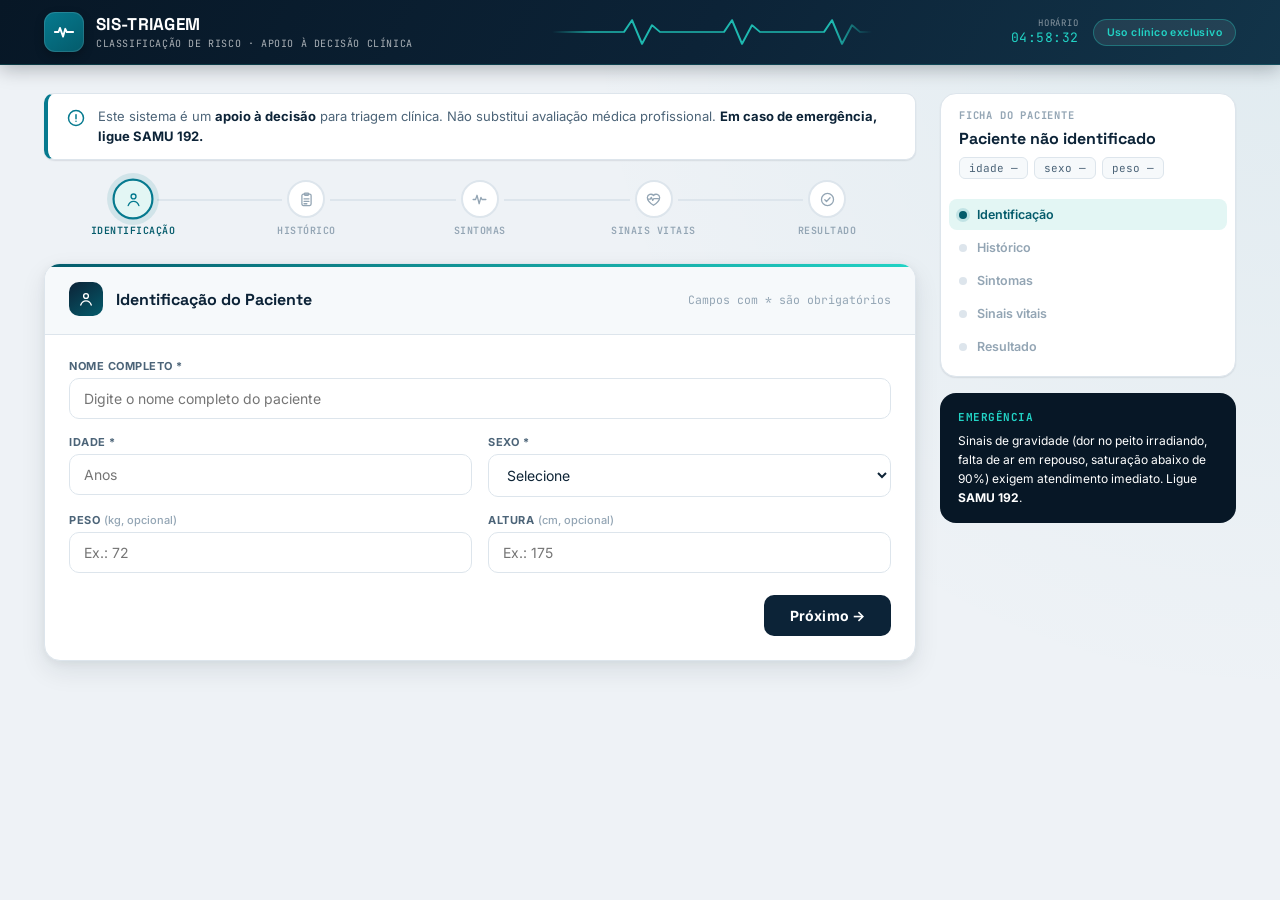
==== commit 2c27ed24: "fix: campos de sintomas nao flickeram mais ao digitar na descricao" ====
--- a/templates/index.html
+++ b/templates/index.html
@@ -910,18 +910,27 @@
     }
   };
 
+  let _lastSintomas = '';
   function analisarSintomas() {
     const t = document.getElementById('sintomas_desc').value.toLowerCase();
+    if (t === _lastSintomas) return;
+    _lastSintomas = t;
     const container = document.getElementById('sintomas-detalhes');
-    container.innerHTML = '';
 
     for (const [keys, config] of Object.entries(sintomasConfig)) {
       const keywords = keys.split('|');
-      if (keywords.some(k => t.includes(k))) {
-        const div = document.createElement('div');
-        div.className = 'sub-section show';
-        div.innerHTML = `<h4><span class="ico">${config.icon}</span> ${config.label}</h4>${config.campos}`;
-        container.appendChild(div);
+      const shouldShow = keywords.some(k => t.includes(k));
+      const existingId = 'ss-' + keys.replace(/[^a-z]/g, '_');
+      let el = document.getElementById(existingId);
+
+      if (shouldShow && !el) {
+        el = document.createElement('div');
+        el.id = existingId;
+        el.className = 'sub-section show';
+        el.innerHTML = `<h4><span class="ico">${config.icon}</span> ${config.label}</h4>${config.campos}`;
+        container.appendChild(el);
+      } else if (!shouldShow && el) {
+        el.remove();
       }
     }
   }
@@ -1170,6 +1179,7 @@
     document.getElementById('triage-form').style.display = 'block';
     document.getElementById('triage-form').reset();
     document.getElementById('sintomas-detalhes').innerHTML = '';
+    _lastSintomas = '';
     document.querySelectorAll('.checkbox-item').forEach(el => {
       el.classList.remove('checked');
       el.querySelector('input[type="checkbox"]').checked = false;
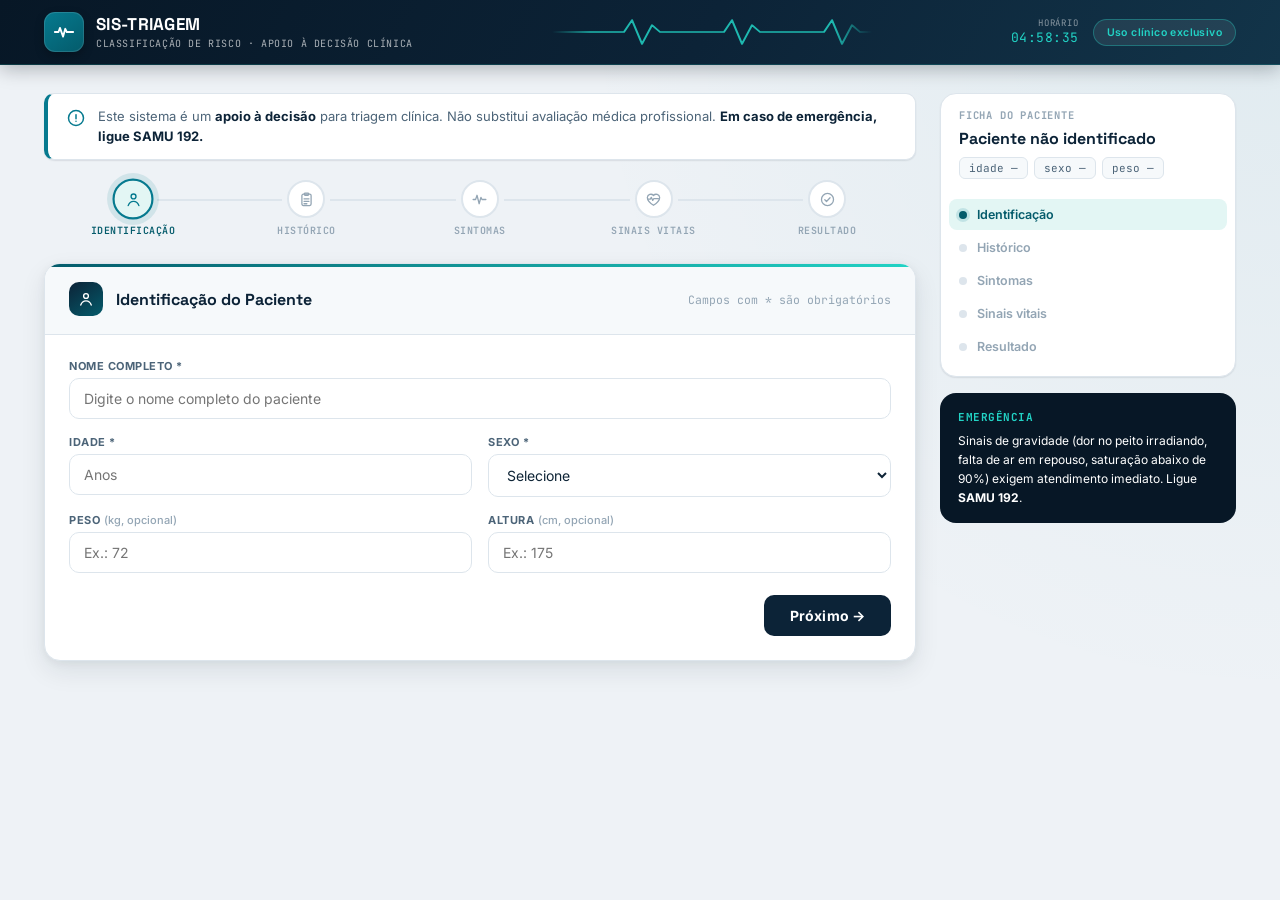
==== commit 90727f78: "feat: simulador de IA por regras + otimização mobile - Adiciona simulador_ia.py com 13 sintomas mape" ====
--- a/templates/index.html
+++ b/templates/index.html
@@ -2,7 +2,11 @@
 <html lang="pt-BR">
 <head>
 <meta charset="UTF-8">
-<meta name="viewport" content="width=device-width, initial-scale=1.0">
+<meta name="viewport" content="width=device-width, initial-scale=1.0, maximum-scale=1.0, user-scalable=no">
+<meta name="apple-mobile-web-app-capable" content="yes">
+<meta name="apple-mobile-web-app-status-bar-style" content="black-translucent">
+<meta name="theme-color" content="#0c2337">
+<meta name="mobile-web-app-capable" content="yes">
 <title>SIS-TRIAGEM — Sistema de Classificação de Risco</title>
 <link rel="icon" href="data:image/svg+xml,%3Csvg xmlns='http://www.w3.org/2000/svg' viewBox='0 0 24 24'%3E%3Crect width='24' height='24' rx='6' fill='%230c2337'/%3E%3Cpath d='M2 12h4l1.6-4.5L11 17l2.4-8.5L15 12h7' fill='none' stroke='%2322d3c5' stroke-width='2' stroke-linecap='round' stroke-linejoin='round'/%3E%3C/svg%3E">
 <link rel="preconnect" href="https://fonts.googleapis.com">
@@ -409,11 +413,57 @@
   /* ============ RESPONSIVO ============ */
   @media (max-width: 700px) {
     .form-grid { grid-template-columns: 1fr; }
-    .checkbox-grid { grid-template-columns: repeat(auto-fill, minmax(130px, 1fr)); }
+    .checkbox-grid { grid-template-columns: 1fr; }
     .step-body { padding: 18px; }
     .step-header { padding: 14px 16px; }
     .btn-row { flex-direction: column; }
-    .btn-row .btn { justify-content: center; }
+    .btn-row .btn { justify-content: center; min-height: 48px; font-size: 15px; }
+
+    .form-group input,
+    .form-group select,
+    .form-group textarea {
+      font-size: 16px;
+      padding: 14px 16px;
+      min-height: 48px;
+    }
+
+    .checkbox-item {
+      padding: 14px 16px;
+      min-height: 48px;
+      font-size: 14px;
+    }
+
+    .checkbox-item .ckbox {
+      width: 22px;
+      height: 22px;
+      font-size: 13px;
+    }
+
+    .btn {
+      padding: 14px 28px;
+      min-height: 48px;
+      font-size: 15px;
+    }
+
+    .step-number {
+      width: 38px;
+      height: 38px;
+    }
+
+    .result-tag {
+      font-size: 26px;
+    }
+
+    .result-orientacao {
+      font-size: 15px;
+      padding: 18px 20px;
+    }
+
+    .result-section p,
+    .result-section ul li {
+      font-size: 15px;
+      line-height: 1.6;
+    }
   }
 
   /* ============ PRINT ============ */
